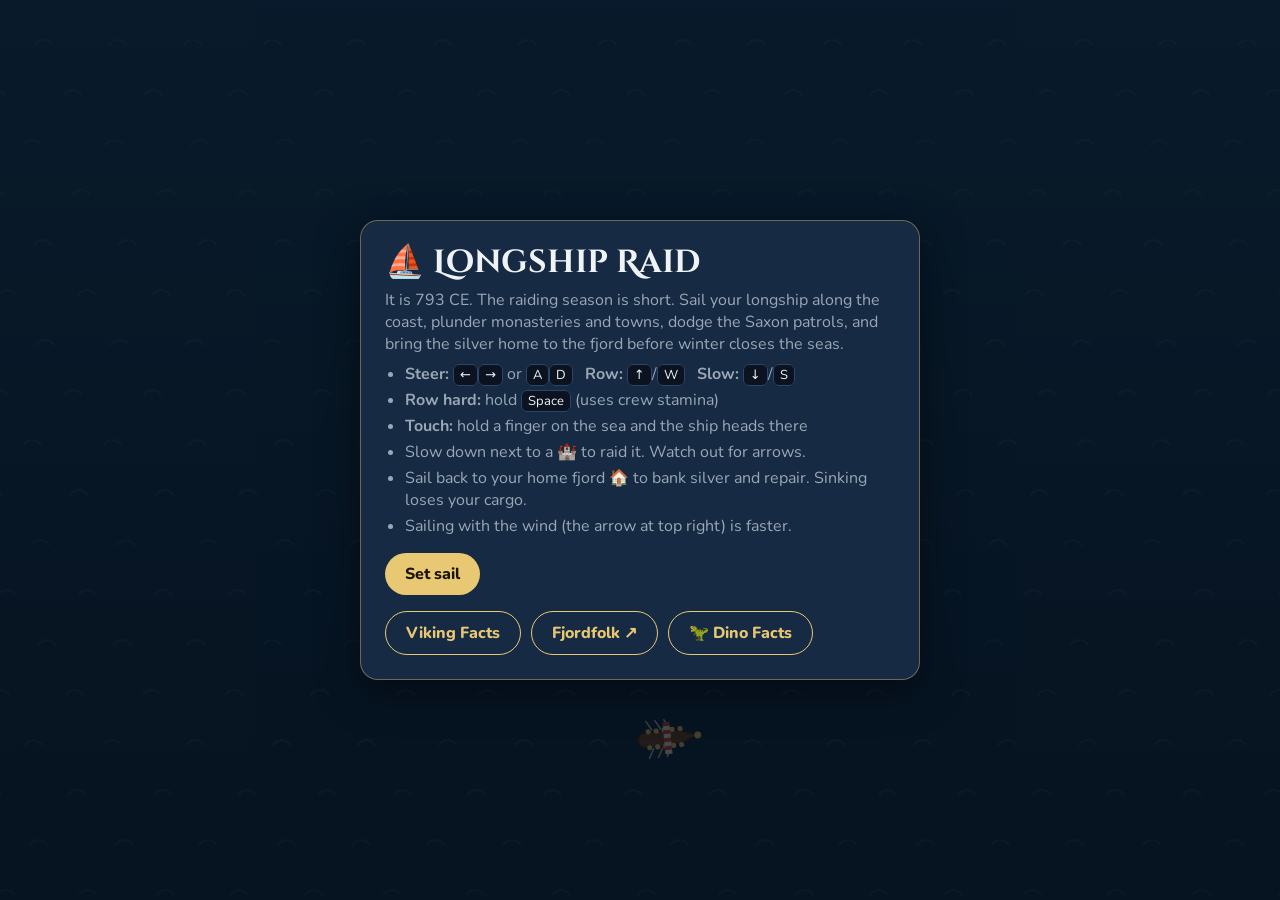
==== raid/index.html @ 05e9454e "Add Longship Raid mini-game Moves the browser Viking raiding game here from dino-facts-site, at raid" ====
<!DOCTYPE html>
<html lang="en">
<head>
  <meta charset="UTF-8" />
  <meta name="viewport" content="width=device-width, initial-scale=1.0, maximum-scale=1.0, user-scalable=no" />
  <title>Longship Raid</title>
  <meta name="description" content="Sail a Viking longship, raid the coast, dodge Saxon patrols and bring the silver home before winter." />
  <link rel="icon" href="data:image/svg+xml,<svg xmlns='http://www.w3.org/2000/svg' viewBox='0 0 100 100'><text y='.9em' font-size='90'>⛵</text></svg>" />
  <link rel="preconnect" href="https://fonts.googleapis.com" />
  <link rel="preconnect" href="https://fonts.gstatic.com" crossorigin />
  <link href="https://fonts.googleapis.com/css2?family=Cinzel+Decorative:wght@700&family=Nunito:wght@400;700;800&display=swap" rel="stylesheet" />
  <style>
    :root {
      --bg: #0b1320;
      --card: #172a44;
      --text: #f0f3f6;
      --muted: #9aa7b4;
      --accent: #5ec8ff;
      --gold: #e8c872;
      --red: #c94b4b;
    }
    * { box-sizing: border-box; }
    html, body { margin: 0; height: 100%; overflow: hidden; background: var(--bg); color: var(--text); font-family: "Nunito", system-ui, sans-serif; }
    canvas { display: block; width: 100vw; height: 100vh; touch-action: none; }
    h1, h2 { font-family: "Cinzel Decorative", serif; margin: 0 0 8px; line-height: 1.15; }
    a { color: var(--gold); }

    .hud { position: fixed; top: 10px; left: 10px; right: 10px; display: flex; flex-wrap: wrap; gap: 8px; pointer-events: none; }
    .hud .pill { background: rgba(11, 19, 32, 0.78); border: 1px solid rgba(232, 200, 114, 0.35); border-radius: 999px; padding: 6px 12px; font-weight: 800; font-size: 14px; }
    .hud .pill.warn { border-color: var(--red); color: #ffb3b3; }
    .hud[hidden] { display: none; }
    .hud .grow { flex: 1; }
    .hud .btn-small { pointer-events: auto; cursor: pointer; }

    .toast { position: fixed; left: 50%; bottom: 24px; transform: translateX(-50%); width: min(560px, calc(100vw - 32px)); background: rgba(23, 42, 68, 0.95); border: 1px solid var(--gold); border-radius: 14px; padding: 12px 16px; font-size: 15px; box-shadow: 0 10px 30px rgba(0,0,0,.4); transition: opacity .3s, transform .3s; pointer-events: none; }
    .toast.hidden { opacity: 0; transform: translate(-50%, 20px); }
    .toast b { color: var(--gold); }

    .overlay { position: fixed; inset: 0; display: grid; place-items: center; background: rgba(5, 10, 18, 0.72); padding: 16px; overflow-y: auto; }
    .overlay.hidden { display: none; }
    .panel { width: min(560px, 100%); background: var(--card); border: 1px solid rgba(232, 200, 114, 0.4); border-radius: 18px; padding: 24px; box-shadow: 0 10px 40px rgba(0,0,0,.5); }
    .panel p { color: var(--muted); margin: 8px 0; }
    .panel ul { color: var(--muted); padding-left: 20px; margin: 8px 0 16px; }
    .panel li { margin: 4px 0; }
    .panel kbd { background: #0b1320; border: 1px solid #2c4568; border-radius: 6px; padding: 1px 6px; font-family: inherit; font-size: 13px; color: var(--text); }
    .score { font-size: 40px; font-weight: 800; color: var(--gold); margin: 4px 0; }
    .row { display: flex; flex-wrap: wrap; gap: 10px; margin-top: 16px; align-items: center; }
    .btn { display: inline-block; border: 0; border-radius: 999px; padding: 10px 20px; font: 800 16px "Nunito", sans-serif; background: var(--gold); color: #1a1405; cursor: pointer; text-decoration: none; }
    .btn.ghost { background: transparent; color: var(--gold); border: 1px solid var(--gold); }
    .fact { background: #0f1d31; border-left: 3px solid var(--accent); border-radius: 8px; padding: 10px 12px; color: var(--text) !important; }
  </style>
</head>
<body>
  <canvas id="game"></canvas>

  <div class="hud" id="hud" hidden>
    <span class="pill" id="hud-time">⏳ 2:30</span>
    <span class="pill" id="hud-hull">🛡️ 100</span>
    <span class="pill" id="hud-cargo">💰 0 / 120</span>
    <span class="pill" id="hud-bank">🏠 0 banked</span>
    <span class="grow"></span>
    <span class="pill btn-small" id="pause-btn" role="button" aria-label="Pause">❚❚</span>
  </div>

  <div class="toast hidden" id="toast"></div>

  <div class="overlay" id="start">
    <div class="panel">
      <h1>⛵ Longship Raid</h1>
      <p>It is 793 CE. The raiding season is short. Sail your longship along the coast, plunder monasteries and towns, dodge the Saxon patrols, and bring the silver home to the fjord before winter closes the seas.</p>
      <ul>
        <li><b>Steer:</b> <kbd>←</kbd><kbd>→</kbd> or <kbd>A</kbd><kbd>D</kbd> &nbsp; <b>Row:</b> <kbd>↑</kbd>/<kbd>W</kbd> &nbsp; <b>Slow:</b> <kbd>↓</kbd>/<kbd>S</kbd></li>
        <li><b>Row hard:</b> hold <kbd>Space</kbd> (uses crew stamina)</li>
        <li><b>Touch:</b> hold a finger on the sea and the ship heads there</li>
        <li>Slow down next to a 🏰 to raid it. Watch out for arrows.</li>
        <li>Sail back to your home fjord 🏠 to bank silver and repair. Sinking loses your cargo.</li>
        <li>Sailing with the wind (the arrow at top right) is faster.</li>
      </ul>
      <div class="row">
        <button class="btn" id="start-btn">Set sail</button>
        <span id="best-start" style="color:var(--muted)"></span>
      </div>
      <div class="row">
        <a class="btn ghost" href="../">Viking Facts</a>
        <a class="btn ghost" href="https://github.com/poptartsmmmgood117-bit/little-chits/blob/feat/norse-theme/docs/norse-theme.md" target="_blank" rel="noopener">Fjordfolk ↗</a>
        <a class="btn ghost" href="https://poptartsmmmgood117-bit.github.io/dino-facts-site/">🦖 Dino Facts</a>
      </div>
    </div>
  </div>

  <div class="overlay hidden" id="paused">
    <div class="panel">
      <h2>Paused</h2>
      <p>The crew rests on their oars.</p>
      <div class="row"><button class="btn" id="resume-btn">Resume</button></div>
    </div>
  </div>

  <div class="overlay hidden" id="end">
    <div class="panel">
      <h2>❄️ Winter has come</h2>
      <p>The seas freeze over and the raiding season ends. Your saga:</p>
      <div class="score" id="end-score">0</div>
      <p id="end-detail"></p>
      <p class="fact" id="end-fact"></p>
      <div class="row">
        <button class="btn" id="again-btn">Raid again</button>
      </div>
      <div class="row">
        <a class="btn ghost" href="../">Learn more at Viking Facts</a>
        <a class="btn ghost" href="https://github.com/poptartsmmmgood117-bit/little-chits/blob/feat/norse-theme/docs/norse-theme.md" target="_blank" rel="noopener">Fjordfolk ↗</a>
      </div>
    </div>
  </div>

<script>
(() => {
  "use strict";

  // ---------- Tuning ----------
  const WORLD_W = 3200, WORLD_H = 2200;
  const SEASON = 150;          // seconds
  const CARGO_CAP = 120;
  const SHIP_R = 18;
  const PORT = { x: 190, y: WORLD_H / 2, r: 130 };

  const FACTS = [
    "The raid on the monastery at Lindisfarne in 793 CE is often used to mark the start of the Viking Age.",
    "Vikings did not wear horned helmets. That look comes from 19th-century art and the costumes for Wagner's operas in 1876.",
    "Longships had a shallow draft, under about a metre, so they could sail up rivers and land right on beaches.",
    "\"Viking\" was something you did, not who you were. To \"go a-viking\" meant to go on a raiding or trading voyage.",
    "Most Norse people were farmers, fishers and traders. Only some of them ever went raiding.",
    "Around 1000 CE, Leif Erikson reached North America. A Norse site has been found at L'Anse aux Meadows in Newfoundland.",
    "Viking fleets attacked Paris in 845 and besieged it again in 885 to 886.",
    "English kings paid huge amounts of silver, called Danegeld, to make Viking armies go away.",
    "Vikings often paid with hacksilver: jewellery and coins chopped into pieces and weighed on small folding scales.",
    "Some Norse warriors served the Byzantine emperor in Constantinople as the Varangian Guard.",
    "Wednesday, Thursday and Friday are named after Odin (Woden), Thor and Frigg.",
    "The Gokstad ship, buried around 900 CE in Norway, had holes for 32 oars.",
    "Norse traders travelled down the rivers of Eastern Europe and reached Baghdad and the Caspian Sea.",
  ];

  const VILLAGES = [
    { name: "Lindisfarne", year: "793", note: "the raid that kicked off the Viking Age" },
    { name: "Jarrow", year: "794", note: "a monastery famous for the scholar Bede" },
    { name: "Iona", year: "795", note: "a monastery raided again and again" },
    { name: "Dorestad", year: "834", note: "one of the busiest trading towns in Europe" },
    { name: "Seville", year: "844", note: "a raid that sailed far up the Guadalquivir river" },
    { name: "Paris", year: "845", note: "paid 7,000 pounds of silver to make the fleet leave" },
    { name: "York", year: "866", note: "captured by the Great Heathen Army and renamed Jórvík" },
  ];

  // ---------- Setup ----------
  const canvas = document.getElementById("game");
  const ctx = canvas.getContext("2d");
  const $ = (id) => document.getElementById(id);
  let vw = 0, vh = 0, dpr = 1, zoom = 1;

  function resize() {
    dpr = Math.min(window.devicePixelRatio || 1, 2);
    vw = window.innerWidth; vh = window.innerHeight;
    canvas.width = Math.round(vw * dpr); canvas.height = Math.round(vh * dpr);
    zoom = Math.max(0.55, Math.min(1, Math.min(vw, vh) / 720));
  }
  window.addEventListener("resize", resize);
  resize();

  const rand = (a, b) => a + Math.random() * (b - a);
  const clamp = (v, a, b) => Math.max(a, Math.min(b, v));
  const dist = (a, b) => Math.hypot(a.x - b.x, a.y - b.y);
  const wrapAngle = (a) => Math.atan2(Math.sin(a), Math.cos(a));

  function loadBest() { try { return Number(localStorage.getItem("longship-raid-best")) || 0; } catch { return 0; } }
  function saveBest(v) { try { localStorage.setItem("longship-raid-best", String(v)); } catch { /* storage unavailable */ } }

  // ---------- World generation ----------
  function makeIsland(x, y, r) {
    const n = 18, radii = [];
    for (let i = 0; i < n; i++) radii.push(r * rand(0.78, 1.12));
    const trees = [];
    for (let i = 0; i < Math.round(r / 25); i++) {
      const a = rand(0, Math.PI * 2), d = rand(0, r * 0.55);
      trees.push({ x: Math.cos(a) * d, y: Math.sin(a) * d, s: rand(8, 14) });
    }
    return { x, y, r, radii, trees };
  }

  function islandRadiusAt(isl, ang) {
    const n = isl.radii.length;
    let t = ((ang % (Math.PI * 2)) + Math.PI * 2) % (Math.PI * 2) / (Math.PI * 2) * n;
    const i = Math.floor(t) % n, j = (i + 1) % n;
    t -= Math.floor(t);
    return isl.radii[i] * (1 - t) + isl.radii[j] * t;
  }

  function generateWorld() {
    const islands = [];
    let tries = 0;
    while (islands.length < 16 && tries++ < 2000) {
      const r = rand(90, 230);
      const x = rand(r + 60, WORLD_W - r - 60), y = rand(r + 60, WORLD_H - r - 60);
      if (Math.hypot(x - PORT.x, y - PORT.y) < r + PORT.r + 220) continue;
      if (islands.some((o) => Math.hypot(o.x - x, o.y - y) < o.r + r + 150)) continue;
      islands.push(makeIsland(x, y, r));
    }
    // Put villages on the islands furthest from home, so raids mean a real voyage.
    const byDistance = islands.slice().sort((a, b) => Math.hypot(a.x - PORT.x, a.y - PORT.y) - Math.hypot(b.x - PORT.x, b.y - PORT.y));
    const hosts = byDistance.slice(-VILLAGES.length - 3).sort(() => Math.random() - 0.5).slice(0, VILLAGES.length);
    // Nearer villages are smaller prizes; the far ones are rich.
    hosts.sort((a, b) => Math.hypot(a.x - PORT.x, a.y - PORT.y) - Math.hypot(b.x - PORT.x, b.y - PORT.y));
    const villages = hosts.map((isl, i) => {
      const ang = Math.atan2(PORT.y - isl.y, PORT.x - isl.x) + rand(-1.2, 1.2);
      const edge = islandRadiusAt(isl, ang);
      const maxLoot = 35 + i * 9;
      return {
        ...VILLAGES[i],
        x: isl.x + Math.cos(ang) * (edge - 22), y: isl.y + Math.sin(ang) * (edge - 22),
        ang, maxLoot, loot: maxLoot, fireCd: rand(0.5, 1.5), lastRaid: -999, announced: false,
      };
    });
    return { islands, villages };
  }

  // ---------- Game state ----------
  let state = "menu";       // menu | play | paused | over
  let world, ship, enemies, arrows, wake, time, banked, raids, sinkings, wind, spawnCd, toastTimer;
  const keys = {};
  let pointer = null;

  function newGame() {
    world = generateWorld();
    ship = { x: PORT.x + 40, y: PORT.y, a: 0, v: 0, hull: 100, cargo: 0, stamina: 1, sunk: 0, hitFlash: 0 };
    enemies = []; arrows = []; wake = [];
    time = SEASON; banked = 0; raids = 0; sinkings = 0;
    wind = { a: rand(-Math.PI, Math.PI), target: rand(-Math.PI, Math.PI), change: 20 };
    spawnCd = 18;
    hideToast();
  }

  // ---------- UI ----------
  function showToast(html, secs = 5) {
    const t = $("toast");
    t.innerHTML = html;
    t.classList.remove("hidden");
    clearTimeout(toastTimer);
    toastTimer = setTimeout(hideToast, secs * 1000);
  }
  function hideToast() { $("toast").classList.add("hidden"); }

  function setState(s) {
    state = s;
    $("start").classList.toggle("hidden", s !== "menu");
    $("paused").classList.toggle("hidden", s !== "paused");
    $("end").classList.toggle("hidden", s !== "over");
    $("hud").hidden = s === "menu";
  }

  function startGame() { newGame(); setState("play"); last = performance.now(); }

  function endGame() {
    const best = loadBest();
    if (banked > best) saveBest(banked);
    $("end-score").textContent = `${banked} silver`;
    $("end-detail").textContent =
      `${raids} raid${raids === 1 ? "" : "s"}, ${sinkings} shipwreck${sinkings === 1 ? "" : "s"}. ` +
      (banked > best ? "A new best saga!" : `Best saga: ${best} silver.`);
    $("end-fact").textContent = "📜 " + FACTS[Math.floor(Math.random() * FACTS.length)];
    hideToast();
    setState("over");
  }

  function togglePause() {
    if (state === "play") setState("paused");
    else if (state === "paused") { setState("play"); last = performance.now(); }
  }

  $("start-btn").onclick = startGame;
  $("again-btn").onclick = startGame;
  $("resume-btn").onclick = togglePause;
  $("pause-btn").onclick = togglePause;
  const best0 = loadBest();
  if (best0) $("best-start").textContent = `Best saga: ${best0} silver`;

  window.addEventListener("keydown", (e) => {
    keys[e.code] = true;
    if (["ArrowUp", "ArrowDown", "ArrowLeft", "ArrowRight", "Space"].includes(e.code)) e.preventDefault();
    if (e.code === "KeyP" || e.code === "Escape") togglePause();
    if (e.code === "Enter" && (state === "menu" || state === "over")) startGame();
  });
  window.addEventListener("keyup", (e) => { keys[e.code] = false; });
  window.addEventListener("blur", () => { for (const k in keys) keys[k] = false; if (state === "play") setState("paused"); });
  document.addEventListener("visibilitychange", () => { if (document.hidden && state === "play") setState("paused"); });

  canvas.addEventListener("pointerdown", (e) => { pointer = { x: e.clientX, y: e.clientY, id: e.pointerId }; canvas.setPointerCapture(e.pointerId); });
  canvas.addEventListener("pointermove", (e) => { if (pointer && pointer.id === e.pointerId) { pointer.x = e.clientX; pointer.y = e.clientY; } });
  const endPointer = (e) => { if (pointer && pointer.id === e.pointerId) pointer = null; };
  canvas.addEventListener("pointerup", endPointer);
  canvas.addEventListener("pointercancel", endPointer);

  // ---------- Camera ----------
  function camera() {
    const w = vw / zoom, h = vh / zoom;
    return {
      x: clamp(ship.x - w / 2, 0, Math.max(0, WORLD_W - w)),
      y: clamp(ship.y - h / 2, 0, Math.max(0, WORLD_H - h)),
      w, h,
    };
  }

  // ---------- Update ----------
  function collideIslands(obj, r, onHit) {
    for (const isl of world.islands) {
      const dx = obj.x - isl.x, dy = obj.y - isl.y, d = Math.hypot(dx, dy);
      if (d > isl.r * 1.2 + r) continue;
      const ang = Math.atan2(dy, dx), edge = islandRadiusAt(isl, ang) + r;
      if (d < edge) {
        obj.x = isl.x + Math.cos(ang) * edge;
        obj.y = isl.y + Math.sin(ang) * edge;
        if (onHit) onHit();
      }
    }
    obj.x = clamp(obj.x, r, WORLD_W - r);
    obj.y = clamp(obj.y, r, WORLD_H - r);
  }

  function damage(n) {
    if (ship.sunk > 0) return;
    ship.hull -= n;
    ship.hitFlash = 0.25;
    if (ship.hull <= 0) {
      ship.hull = 0; ship.sunk = 3; ship.v = 0; sinkings++;
      const lost = Math.round(ship.cargo);
      ship.cargo = 0;
      showToast(`💀 <b>Shipwrecked!</b> ${lost ? `${lost} silver sinks to the bottom.` : ""} The crew limps home to build a new ship.`, 4);
    }
  }

  function update(dt) {
    time -= dt;
    if (time <= 0) { time = 0; endGame(); return; }

    // Wind slowly shifts.
    wind.change -= dt;
    if (wind.change <= 0) { wind.target = rand(-Math.PI, Math.PI); wind.change = rand(15, 25); }
    wind.a += clamp(wrapAngle(wind.target - wind.a), -0.15 * dt, 0.15 * dt);

    // Sinking: wait, then respawn at port.
    if (ship.sunk > 0) {
      ship.sunk -= dt;
      if (ship.sunk <= 0) { ship.x = PORT.x + 40; ship.y = PORT.y; ship.a = 0; ship.v = 0; ship.hull = 100; }
    } else {
      updateShip(dt);
    }

    updateVillages(dt);
    updateEnemies(dt);
    updateArrows(dt);

    for (const p of wake) p.life -= dt;
    wake = wake.filter((p) => p.life > 0);
    ship.hitFlash = Math.max(0, ship.hitFlash - dt);
  }

  function updateShip(dt) {
    let turn = 0, row = 0;
    if (keys.ArrowLeft || keys.KeyA) turn -= 1;
    if (keys.ArrowRight || keys.KeyD) turn += 1;
    if (keys.ArrowUp || keys.KeyW) row = 1;
    if (keys.ArrowDown || keys.KeyS) row = -1;

    if (pointer) {
      const cam = camera();
      const tx = cam.x + pointer.x / zoom, ty = cam.y + pointer.y / zoom;
      const want = Math.atan2(ty - ship.y, tx - ship.x);
      const diff = wrapAngle(want - ship.a);
      turn = clamp(diff * 3, -1, 1);
      row = Math.hypot(tx - ship.x, ty - ship.y) > 50 ? 1 : -1;
    }

    const hard = keys.Space && ship.stamina > 0.05 && row > 0;
    ship.stamina = clamp(ship.stamina + (hard ? -0.35 : 0.15) * dt, 0, 1);

    const sail = 1 + 0.35 * Math.cos(ship.a - wind.a);
    const maxV = 175 * sail * (hard ? 1.45 : 1) * (1 - 0.25 * (ship.cargo / CARGO_CAP));
    ship.a += turn * 2.4 * dt * (0.45 + 0.55 * Math.min(1, ship.v / 80));
    if (row > 0) ship.v += 160 * dt;
    else if (row < 0) ship.v -= 220 * dt;
    else ship.v -= 40 * dt;
    ship.v = clamp(ship.v, 0, maxV);

    ship.x += Math.cos(ship.a) * ship.v * dt;
    ship.y += Math.sin(ship.a) * ship.v * dt;
    collideIslands(ship, SHIP_R, () => { if (ship.v > 90) damage(8); ship.v *= 0.3; });

    if (ship.v > 30 && Math.random() < dt * 30) {
      wake.push({ x: ship.x - Math.cos(ship.a) * 26 + rand(-4, 4), y: ship.y - Math.sin(ship.a) * 26 + rand(-4, 4), life: 1.4 });
    }

    // Home port: bank cargo and repair.
    if (dist(ship, PORT) < PORT.r) {
      if (ship.cargo >= 1) {
        const n = Math.round(ship.cargo);
        banked += n; ship.cargo = 0;
        showToast(`🏠 <b>+${n} silver banked!</b> 📜 ${FACTS[Math.floor(Math.random() * FACTS.length)]}`, 7);
      }
      ship.hull = Math.min(100, ship.hull + 25 * dt);
    }
  }

  function updateVillages(dt) {
    for (const v of world.villages) {
      // Villages slowly rebuild their stores between raids.
      if (time < SEASON - 1 && SEASON - time - v.lastRaid > 20) v.loot = Math.min(v.maxLoot, v.loot + 0.6 * dt);

      const d = dist(ship, v);
      const raiding = ship.sunk <= 0 && d < 95 && ship.v < 70 && v.loot > 0.5 && ship.cargo < CARGO_CAP;
      v.raiding = raiding;
      if (raiding) {
        const take = Math.min(18 * dt, v.loot, CARGO_CAP - ship.cargo);
        v.loot -= take; ship.cargo += take;
        if (SEASON - time - v.lastRaid > 20) {
          raids++;
          if (!v.announced) {
            showToast(`⚔️ <b>${v.name}, ${v.year} CE</b>: ${v.note}.`, 5);
            v.announced = true;
          }
          if (enemies.length < 6) spawnEnemy();
        }
        v.lastRaid = SEASON - time;
      }

      // Defenders shoot arrows at a nearby ship.
      v.fireCd -= dt;
      if (ship.sunk <= 0 && d < 300 && v.fireCd <= 0) {
        v.fireCd = rand(0.9, 1.6);
        const lead = d / 320;
        const tx = ship.x + Math.cos(ship.a) * ship.v * lead, ty = ship.y + Math.sin(ship.a) * ship.v * lead;
        const a = Math.atan2(ty - v.y, tx - v.x) + rand(-0.12, 0.12);
        arrows.push({ x: v.x, y: v.y, vx: Math.cos(a) * 320, vy: Math.sin(a) * 320, life: 1.3 });
      }
    }
  }

  function spawnEnemy() {
    const cam = camera();
    let x, y, tries = 0;
    do {
      const side = Math.floor(Math.random() * 4);
      x = side === 0 ? 30 : side === 1 ? WORLD_W - 30 : rand(30, WORLD_W - 30);
      y = side === 2 ? 30 : side === 3 ? WORLD_H - 30 : rand(30, WORLD_H - 30);
    } while (tries++ < 20 && x > cam.x - 100 && x < cam.x + cam.w + 100 && y > cam.y - 100 && y < cam.y + cam.h + 100);
    enemies.push({ x, y, a: Math.atan2(ship.y - y, ship.x - x), v: 0, life: 45, bump: 0 });
  }

  function updateEnemies(dt) {
    spawnCd -= dt;
    if (spawnCd <= 0) { spawnCd = Math.max(8, 18 - (SEASON - time) / 15); if (enemies.length < 6) spawnEnemy(); }

    const speed = 120 + (SEASON - time) * 0.25;
    for (const e of enemies) {
      e.life -= dt; e.bump = Math.max(0, e.bump - dt);
      let gx = ship.x - e.x, gy = ship.y - e.y;
      const gl = Math.hypot(gx, gy) || 1;
      gx /= gl; gy /= gl;
      // Patrols will not chase into the home fjord.
      if (dist(e, PORT) < PORT.r + 160 || ship.sunk > 0) { gx = e.x - PORT.x; gy = e.y - PORT.y; const l = Math.hypot(gx, gy) || 1; gx /= l; gy /= l; }
      for (const isl of world.islands) {
        const dx = e.x - isl.x, dy = e.y - isl.y, d = Math.hypot(dx, dy);
        const reach = isl.r + 110;
        if (d < reach) { const w = (reach - d) / reach * 2.2; gx += dx / d * w; gy += dy / d * w; }
      }
      const want = Math.atan2(gy, gx);
      e.a += clamp(wrapAngle(want - e.a), -1.9 * dt, 1.9 * dt);
      e.v = Math.min(speed, e.v + 90 * dt);
      e.x += Math.cos(e.a) * e.v * dt;
      e.y += Math.sin(e.a) * e.v * dt;
      collideIslands(e, SHIP_R, () => { e.v *= 0.5; });

      if (ship.sunk <= 0 && e.bump <= 0 && dist(e, ship) < SHIP_R * 2) {
        damage(18); e.bump = 1.2;
        const a = Math.atan2(ship.y - e.y, ship.x - e.x);
        ship.x += Math.cos(a) * 20; ship.y += Math.sin(a) * 20;
        e.x -= Math.cos(a) * 20; e.y -= Math.sin(a) * 20; e.v = 0;
      }
    }
    enemies = enemies.filter((e) => e.life > 0);
  }

  function updateArrows(dt) {
    for (const ar of arrows) {
      ar.x += ar.vx * dt; ar.y += ar.vy * dt; ar.life -= dt;
      if (ship.sunk <= 0 && Math.hypot(ar.x - ship.x, ar.y - ship.y) < SHIP_R + 4) { damage(6); ar.life = 0; }
    }
    arrows = arrows.filter((a) => a.life > 0);
  }

  // ---------- Drawing ----------
  function draw(t) {
    ctx.setTransform(dpr, 0, 0, dpr, 0, 0);
    if (!world) { drawMenuBackground(t); return; }
    const cam = camera();

    const g = ctx.createLinearGradient(0, 0, 0, vh);
    const winter = clamp(1 - time / 30, 0, 1);
    g.addColorStop(0, mix("#14466b", "#4a6478", winter));
    g.addColorStop(1, mix("#0b2a45", "#2b3e50", winter));
    ctx.fillStyle = g;
    ctx.fillRect(0, 0, vw, vh);

    ctx.save();
    ctx.scale(zoom, zoom);
    ctx.translate(-cam.x, -cam.y);

    drawWaves(cam, t);
    drawPort();
    for (const p of wake) {
      ctx.fillStyle = `rgba(220, 240, 255, ${p.life * 0.35})`;
      ctx.beginPath(); ctx.arc(p.x, p.y, 3 + (1.4 - p.life) * 6, 0, Math.PI * 2); ctx.fill();
    }
    for (const isl of world.islands) drawIsland(isl);
    for (const v of world.villages) drawVillage(v, t);
    ctx.strokeStyle = "#e8d6a8"; ctx.lineWidth = 2;
    for (const ar of arrows) {
      const l = Math.hypot(ar.vx, ar.vy);
      ctx.beginPath(); ctx.moveTo(ar.x, ar.y); ctx.lineTo(ar.x - ar.vx / l * 14, ar.y - ar.vy / l * 14); ctx.stroke();
    }
    for (const e of enemies) drawShip(e.x, e.y, e.a, "#556a85", "#d9dde3", false, t);
    if (ship.sunk <= 0) drawShip(ship.x, ship.y, ship.a, ship.hitFlash > 0 ? "#ff6b6b" : "#c94b4b", "#f3ead2", true, t);
    else {
      ctx.fillStyle = "rgba(255,255,255,0.5)";
      ctx.beginPath(); ctx.arc(ship.x, ship.y, 30 * (3 - ship.sunk) / 3, 0, Math.PI * 2); ctx.fill();
    }

    // Snow as winter approaches.
    if (winter > 0) {
      ctx.fillStyle = `rgba(255,255,255,${0.7 * winter})`;
      for (let i = 0; i < 120; i++) {
        const sx = cam.x + ((i * 97.3 + t * 0.02 * (1 + i % 3)) % cam.w);
        const sy = cam.y + ((i * 53.7 + t * 0.05) % cam.h);
        ctx.fillRect(sx, sy, 2, 2);
      }
    }
    ctx.restore();

    drawWindAndMinimap(cam);
    drawStamina();
    updateHud();
  }

  function mix(a, b, k) {
    const pa = parseInt(a.slice(1), 16), pb = parseInt(b.slice(1), 16);
    const ch = (s) => Math.round(((pa >> s) & 255) * (1 - k) + ((pb >> s) & 255) * k);
    return `rgb(${ch(16)},${ch(8)},${ch(0)})`;
  }

  function drawWaves(cam, t) {
    ctx.strokeStyle = "rgba(160, 210, 255, 0.12)";
    ctx.lineWidth = 2;
    const sx = Math.floor(cam.x / 80) * 80, sy = Math.floor(cam.y / 50) * 50;
    for (let y = sy; y < cam.y + cam.h + 50; y += 50) {
      for (let x = sx; x < cam.x + cam.w + 80; x += 80) {
        const off = ((y / 50) % 2) * 40 + Math.sin(t / 900 + x * 0.01 + y * 0.02) * 8;
        ctx.beginPath(); ctx.arc(x + off, y, 10, Math.PI * 1.15, Math.PI * 1.85); ctx.stroke();
      }
    }
  }

  function islandPath(isl, scale) {
    const n = isl.radii.length;
    ctx.beginPath();
    for (let i = 0; i <= n; i++) {
      const a = (i / n) * Math.PI * 2, r = isl.radii[i % n] * scale;
      const x = isl.x + Math.cos(a) * r, y = isl.y + Math.sin(a) * r;
      i === 0 ? ctx.moveTo(x, y) : ctx.lineTo(x, y);
    }
    ctx.closePath();
  }

  function drawIsland(isl) {
    islandPath(isl, 1.08); ctx.fillStyle = "rgba(120, 200, 230, 0.25)"; ctx.fill();
    islandPath(isl, 1); ctx.fillStyle = "#c9b98a"; ctx.fill();
    islandPath(isl, 0.86); ctx.fillStyle = "#4f7a45"; ctx.fill();
    islandPath(isl, 0.5); ctx.fillStyle = "#5d8a52"; ctx.fill();
    for (const tr of isl.trees) {
      ctx.fillStyle = "#2f5732";
      ctx.beginPath();
      ctx.moveTo(isl.x + tr.x, isl.y + tr.y - tr.s);
      ctx.lineTo(isl.x + tr.x - tr.s * 0.6, isl.y + tr.y + tr.s * 0.5);
      ctx.lineTo(isl.x + tr.x + tr.s * 0.6, isl.y + tr.y + tr.s * 0.5);
      ctx.fill();
    }
  }

  function drawPort() {
    ctx.fillStyle = "rgba(232, 200, 114, 0.12)";
    ctx.beginPath(); ctx.arc(PORT.x, PORT.y, PORT.r, 0, Math.PI * 2); ctx.fill();
    ctx.strokeStyle = "rgba(232, 200, 114, 0.6)"; ctx.setLineDash([10, 8]); ctx.lineWidth = 2;
    ctx.stroke(); ctx.setLineDash([]);
    // Fjord shore and longhouse.
    ctx.fillStyle = "#3e5f3a";
    ctx.fillRect(0, PORT.y - 220, 60, 440);
    ctx.fillStyle = "#6b4a2b"; ctx.fillRect(20, PORT.y - 70, 26, 40);
    ctx.fillStyle = "#4f7a45"; ctx.beginPath(); ctx.moveTo(14, PORT.y - 70); ctx.lineTo(33, PORT.y - 92); ctx.lineTo(52, PORT.y - 70); ctx.fill();
    ctx.fillStyle = "#8a6a45"; ctx.fillRect(60, PORT.y - 6, 70, 12);
    label("🏠 Home fjord", PORT.x, PORT.y - PORT.r - 10);
  }

  function drawVillage(v, t) {
    const pulse = v.raiding ? 1 + Math.sin(t / 80) * 0.08 : 1;
    ctx.save();
    ctx.translate(v.x, v.y);
    ctx.scale(pulse, pulse);
    ctx.fillStyle = "#d8cfc0"; ctx.fillRect(-14, -10, 28, 20);
    ctx.fillStyle = "#8b3a2f"; ctx.beginPath(); ctx.moveTo(-17, -10); ctx.lineTo(0, -24); ctx.lineTo(17, -10); ctx.fill();
    ctx.fillStyle = "#d8cfc0"; ctx.fillRect(18, -18, 8, 28);
    ctx.fillStyle = "#3b2c20"; ctx.fillRect(-3, 0, 6, 10);
    ctx.restore();

    const frac = v.loot / v.maxLoot;
    ctx.fillStyle = "rgba(0,0,0,0.5)"; ctx.fillRect(v.x - 24, v.y + 16, 48, 6);
    ctx.fillStyle = "#e8c872"; ctx.fillRect(v.x - 24, v.y + 16, 48 * frac, 6);
    label(`${v.name} ${v.year}`, v.x, v.y - 32);
    if (v.raiding) {
      ctx.strokeStyle = "rgba(255, 120, 80, 0.7)"; ctx.lineWidth = 3;
      ctx.beginPath(); ctx.arc(v.x, v.y, 95, 0, Math.PI * 2); ctx.stroke();
    }
  }

  function label(text, x, y) {
    ctx.font = "800 14px Nunito, sans-serif";
    ctx.textAlign = "center";
    ctx.lineWidth = 4; ctx.strokeStyle = "rgba(5,10,18,0.8)";
    ctx.strokeText(text, x, y);
    ctx.fillStyle = "#f3ead2"; ctx.fillText(text, x, y);
  }

  function drawShip(x, y, a, sailColor, stripe, dragon, t) {
    ctx.save();
    ctx.translate(x, y);
    ctx.rotate(a);
    // Hull
    ctx.fillStyle = "#6b4a2b";
    ctx.beginPath();
    ctx.moveTo(30, 0);
    ctx.quadraticCurveTo(10, -11, -26, -7);
    ctx.quadraticCurveTo(-32, 0, -26, 7);
    ctx.quadraticCurveTo(10, 11, 30, 0);
    ctx.fill();
    ctx.strokeStyle = "#3f2a17"; ctx.lineWidth = 1.5; ctx.stroke();
    // Shields along the rail
    for (let i = -18; i <= 14; i += 8) {
      ctx.fillStyle = (i / 8) % 2 ? "#e8c872" : "#c94b4b";
      ctx.beginPath(); ctx.arc(i, -8, 2.6, 0, Math.PI * 2); ctx.arc(i, 8, 2.6, 0, Math.PI * 2); ctx.fill();
    }
    // Oars
    ctx.strokeStyle = "rgba(240, 225, 190, 0.8)"; ctx.lineWidth = 1.5;
    const sweep = Math.sin(t / 150) * 4;
    for (let i = -14; i <= 12; i += 9) {
      ctx.beginPath(); ctx.moveTo(i, -9); ctx.lineTo(i - 4 + sweep, -19); ctx.stroke();
      ctx.beginPath(); ctx.moveTo(i, 9); ctx.lineTo(i - 4 + sweep, 19); ctx.stroke();
    }
    // Dragon prow
    if (dragon) {
      ctx.fillStyle = "#e8c872";
      ctx.beginPath(); ctx.arc(31, 0, 3.5, 0, Math.PI * 2); ctx.fill();
    }
    // Square sail seen from above
    ctx.fillStyle = sailColor;
    ctx.fillRect(-3, -16, 7, 32);
    ctx.fillStyle = stripe;
    for (let s = -12; s < 16; s += 8) ctx.fillRect(-3, s, 7, 4);
    ctx.restore();
  }

  function drawWindAndMinimap(cam) {
    // Minimap
    const mw = Math.min(180, vw * 0.32), mh = mw * WORLD_H / WORLD_W;
    const mx = vw - mw - 12, my = vh - mh - 12, s = mw / WORLD_W;
    ctx.fillStyle = "rgba(5, 15, 28, 0.75)"; ctx.fillRect(mx, my, mw, mh);
    ctx.strokeStyle = "rgba(232,200,114,0.5)"; ctx.lineWidth = 1; ctx.strokeRect(mx, my, mw, mh);
    ctx.fillStyle = "#5d8a52";
    for (const isl of world.islands) { ctx.beginPath(); ctx.arc(mx + isl.x * s, my + isl.y * s, Math.max(2, isl.r * s), 0, Math.PI * 2); ctx.fill(); }
    for (const v of world.villages) { ctx.fillStyle = v.loot > 5 ? "#e8c872" : "#7a6f58"; ctx.fillRect(mx + v.x * s - 2.5, my + v.y * s - 2.5, 5, 5); }
    ctx.fillStyle = "#e8c872"; ctx.beginPath(); ctx.arc(mx + PORT.x * s, my + PORT.y * s, 4, 0, Math.PI * 2); ctx.fill();
    ctx.fillStyle = "#9fb3c8"; for (const e of enemies) ctx.fillRect(mx + e.x * s - 2, my + e.y * s - 2, 4, 4);
    ctx.fillStyle = "#ff6b6b"; ctx.beginPath(); ctx.arc(mx + ship.x * s, my + ship.y * s, 3.5, 0, Math.PI * 2); ctx.fill();
    ctx.strokeStyle = "rgba(255,255,255,0.35)"; ctx.strokeRect(mx + cam.x * s, my + cam.y * s, cam.w * s, cam.h * s);

    // Wind arrow
    const wx = vw - 40, wy = 80;
    ctx.fillStyle = "rgba(5, 15, 28, 0.75)"; ctx.beginPath(); ctx.arc(wx, wy, 26, 0, Math.PI * 2); ctx.fill();
    ctx.save(); ctx.translate(wx, wy); ctx.rotate(wind.a);
    ctx.strokeStyle = "#cfe9ff"; ctx.fillStyle = "#cfe9ff"; ctx.lineWidth = 3;
    ctx.beginPath(); ctx.moveTo(-14, 0); ctx.lineTo(10, 0); ctx.stroke();
    ctx.beginPath(); ctx.moveTo(16, 0); ctx.lineTo(6, -6); ctx.lineTo(6, 6); ctx.fill();
    ctx.restore();
    ctx.font = "700 11px Nunito, sans-serif"; ctx.textAlign = "center"; ctx.fillStyle = "#cfe9ff";
    ctx.fillText("WIND", wx, wy + 40);
  }

  function drawStamina() {
    const w = 110, x = 12, y = vh - 24;
    ctx.fillStyle = "rgba(5,15,28,0.75)"; ctx.fillRect(x, y, w, 10);
    ctx.fillStyle = "#5ec8ff"; ctx.fillRect(x, y, w * ship.stamina, 10);
    ctx.font = "700 11px Nunito, sans-serif"; ctx.textAlign = "left"; ctx.fillStyle = "#cfe9ff";
    ctx.fillText("CREW STAMINA", x, y - 4);
  }

  let lastHud = "";
  function updateHud() {
    const m = Math.floor(time / 60), s = Math.floor(time % 60);
    const hud = [m, s, Math.ceil(ship.hull), Math.floor(ship.cargo), banked].join("|");
    if (hud === lastHud) return;
    lastHud = hud;
    $("hud-time").textContent = `${time < 30 ? "❄️" : "⏳"} ${m}:${String(s).padStart(2, "0")}`;
    $("hud-time").classList.toggle("warn", time < 30);
    $("hud-hull").textContent = `🛡️ ${Math.ceil(ship.hull)}`;
    $("hud-hull").classList.toggle("warn", ship.hull < 35);
    $("hud-cargo").textContent = `💰 ${Math.floor(ship.cargo)} / ${CARGO_CAP}`;
    $("hud-bank").textContent = `🏠 ${banked} banked`;
  }

  function drawMenuBackground(t) {
    const g = ctx.createLinearGradient(0, 0, 0, vh);
    g.addColorStop(0, "#14466b"); g.addColorStop(1, "#0b2a45");
    ctx.fillStyle = g; ctx.fillRect(0, 0, vw, vh);
    drawWaves({ x: 0, y: 0, w: vw, h: vh }, t);
    drawShip(vw / 2 + Math.sin(t / 2000) * 40, vh * 0.82, -0.1, "#c94b4b", "#f3ead2", true, t);
  }

  // ---------- Loop ----------
  let last = performance.now();
  function frame(now) {
    const dt = Math.min(0.05, (now - last) / 1000);
    last = now;
    if (state === "play") update(dt);
    draw(now);
    requestAnimationFrame(frame);
  }
  requestAnimationFrame(frame);
})();
</script>
</body>
</html>
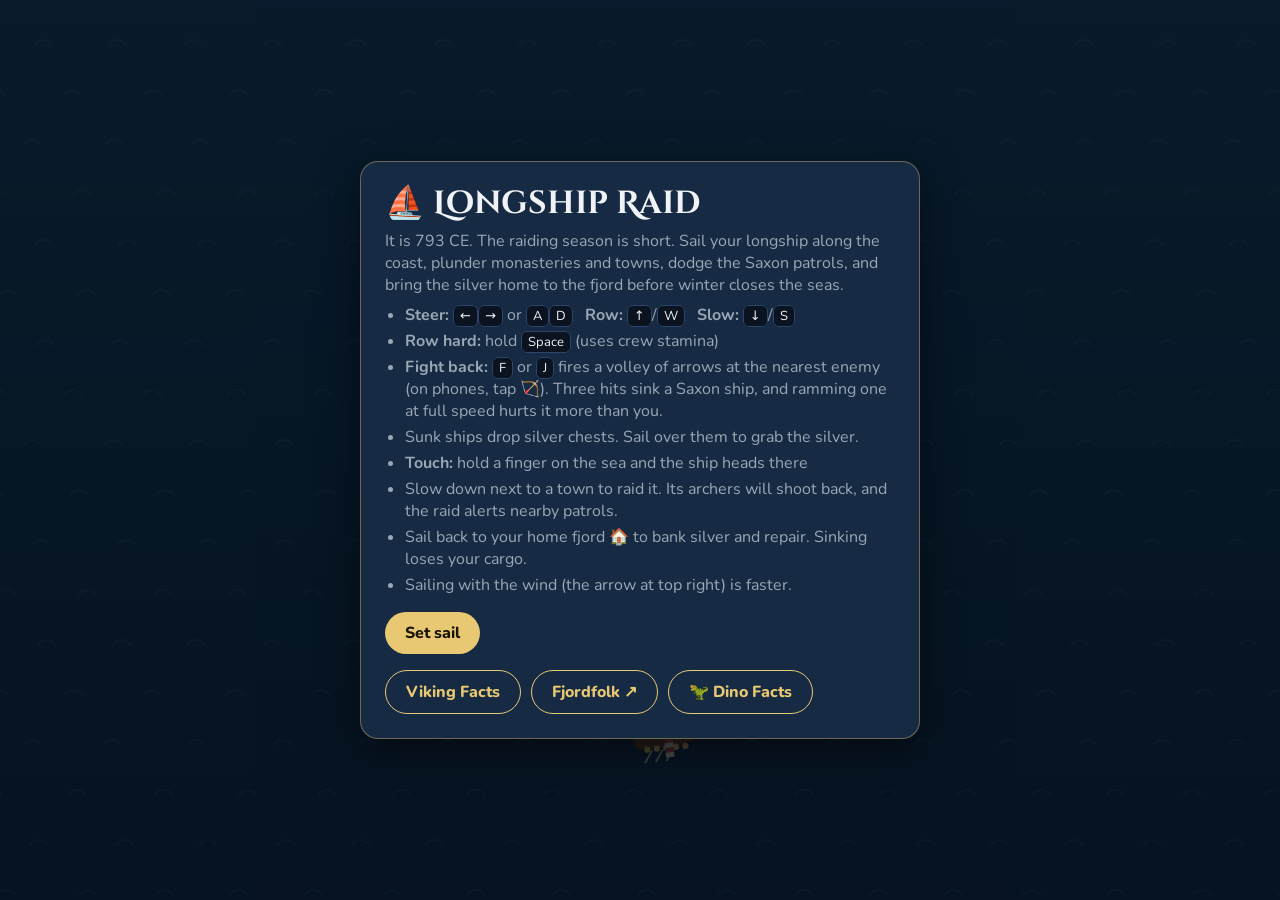
==== commit c6e52cca: "Longship Raid: fight back, calmer patrols, loot and juice - Volley (F/J, or the bow button on phones" ====
--- a/raid/index.html
+++ b/raid/index.html
@@ -47,6 +47,9 @@
     .row { display: flex; flex-wrap: wrap; gap: 10px; margin-top: 16px; align-items: center; }
     .btn { display: inline-block; border: 0; border-radius: 999px; padding: 10px 20px; font: 800 16px "Nunito", sans-serif; background: var(--gold); color: #1a1405; cursor: pointer; text-decoration: none; }
     .btn.ghost { background: transparent; color: var(--gold); border: 1px solid var(--gold); }
+    .volley { position: fixed; left: 16px; bottom: calc(44px + env(safe-area-inset-bottom, 0px)); width: 76px; height: 76px; border-radius: 50%; border: 2px solid var(--gold); background: rgba(11, 19, 32, 0.8); color: var(--gold); font: 800 13px "Nunito", sans-serif; display: none; place-items: center; touch-action: none; user-select: none; -webkit-user-select: none; }
+    .volley.cooling { opacity: .45; }
+    @media (pointer: coarse) { .volley:not([hidden]) { display: grid; } }
     .fact { background: #0f1d31; border-left: 3px solid var(--accent); border-radius: 8px; padding: 10px 12px; color: var(--text) !important; }
   </style>
 </head>
@@ -58,11 +61,14 @@
     <span class="pill" id="hud-hull">🛡️ 100</span>
     <span class="pill" id="hud-cargo">💰 0 / 120</span>
     <span class="pill" id="hud-bank">🏠 0 banked</span>
+    <span class="pill" id="hud-sunk">⚔️ 0 sunk</span>
     <span class="grow"></span>
+    <span class="pill btn-small" id="mute-btn" role="button" aria-label="Sound on or off">🔊</span>
     <span class="pill btn-small" id="pause-btn" role="button" aria-label="Pause">❚❚</span>
   </div>
 
   <div class="toast hidden" id="toast"></div>
+  <button class="volley" id="volley-btn" hidden aria-label="Fire a volley of arrows">🏹<br>VOLLEY</button>
 
   <div class="overlay" id="start">
     <div class="panel">
@@ -71,8 +77,10 @@
       <ul>
         <li><b>Steer:</b> <kbd>←</kbd><kbd>→</kbd> or <kbd>A</kbd><kbd>D</kbd> &nbsp; <b>Row:</b> <kbd>↑</kbd>/<kbd>W</kbd> &nbsp; <b>Slow:</b> <kbd>↓</kbd>/<kbd>S</kbd></li>
         <li><b>Row hard:</b> hold <kbd>Space</kbd> (uses crew stamina)</li>
+        <li><b>Fight back:</b> <kbd>F</kbd> or <kbd>J</kbd> fires a volley of arrows at the nearest enemy (on phones, tap 🏹). Three hits sink a Saxon ship, and ramming one at full speed hurts it more than you.</li>
+        <li>Sunk ships drop silver chests. Sail over them to grab the silver.</li>
         <li><b>Touch:</b> hold a finger on the sea and the ship heads there</li>
-        <li>Slow down next to a 🏰 to raid it. Watch out for arrows.</li>
+        <li>Slow down next to a town to raid it. Its archers will shoot back, and the raid alerts nearby patrols.</li>
         <li>Sail back to your home fjord 🏠 to bank silver and repair. Sinking loses your cargo.</li>
         <li>Sailing with the wind (the arrow at top right) is faster.</li>
       </ul>
@@ -173,6 +181,44 @@
   function loadBest() { try { return Number(localStorage.getItem("longship-raid-best")) || 0; } catch { return 0; } }
   function saveBest(v) { try { localStorage.setItem("longship-raid-best", String(v)); } catch { /* storage unavailable */ } }
 
+  // ---------- Sound ----------
+  let audio = null, muted = false;
+  try { muted = localStorage.getItem("longship-raid-muted") === "1"; } catch { /* storage unavailable */ }
+  function initAudio() {
+    if (audio) return;
+    try { audio = new (window.AudioContext || window.webkitAudioContext)(); } catch { audio = null; }
+  }
+  function toggleMute() {
+    muted = !muted;
+    $("mute-btn").textContent = muted ? "🔇" : "🔊";
+    try { localStorage.setItem("longship-raid-muted", muted ? "1" : "0"); } catch { /* storage unavailable */ }
+  }
+  function sfx(kind) {
+    if (!audio || muted) return;
+    const t = audio.currentTime;
+    const g = audio.createGain(); g.connect(audio.destination);
+    const tone = (type, f1, f2, dur, vol) => {
+      const o = audio.createOscillator(); o.type = type;
+      o.frequency.setValueAtTime(f1, t); o.frequency.exponentialRampToValueAtTime(f2, t + dur);
+      g.gain.setValueAtTime(vol, t); g.gain.exponentialRampToValueAtTime(0.001, t + dur);
+      o.connect(g); o.start(t); o.stop(t + dur);
+    };
+    const noise = (dur, vol, freq) => {
+      const b = audio.createBuffer(1, audio.sampleRate * dur, audio.sampleRate), d = b.getChannelData(0);
+      for (let i = 0; i < d.length; i++) d[i] = (Math.random() * 2 - 1) * (1 - i / d.length);
+      const src = audio.createBufferSource(); src.buffer = b;
+      const f = audio.createBiquadFilter(); f.type = "lowpass"; f.frequency.value = freq;
+      g.gain.setValueAtTime(vol, t); src.connect(f); f.connect(g); src.start(t);
+    };
+    if (kind === "volley") noise(0.18, 0.25, 2500);
+    else if (kind === "hit") tone("square", 220, 90, 0.12, 0.12);
+    else if (kind === "hurt") { noise(0.25, 0.4, 600); }
+    else if (kind === "sink") { noise(0.7, 0.35, 400); }
+    else if (kind === "coin") tone("triangle", 880, 1760, 0.15, 0.15);
+    else if (kind === "bank") tone("triangle", 523, 1046, 0.35, 0.2);
+  }
+  $("mute-btn") && ($("mute-btn").textContent = muted ? "🔇" : "🔊");
+
   // ---------- World generation ----------
   function makeIsland(x, y, r) {
     const n = 18, radii = [];
@@ -224,6 +270,7 @@
   // ---------- Game state ----------
   let state = "menu";       // menu | play | paused | over
   let world, ship, enemies, arrows, wake, time, banked, raids, sinkings, wind, spawnCd, toastTimer;
+  let shots, chests, fx, shake, volleyCd, sunkShips, firstKill;
   const keys = {};
   let pointer = null;
 
@@ -231,9 +278,10 @@
     world = generateWorld();
     ship = { x: PORT.x + 40, y: PORT.y, a: 0, v: 0, hull: 100, cargo: 0, stamina: 1, sunk: 0, hitFlash: 0 };
     enemies = []; arrows = []; wake = [];
+    shots = []; chests = []; fx = []; shake = 0; volleyCd = 0; sunkShips = 0; firstKill = true;
     time = SEASON; banked = 0; raids = 0; sinkings = 0;
     wind = { a: rand(-Math.PI, Math.PI), target: rand(-Math.PI, Math.PI), change: 20 };
-    spawnCd = 18;
+    spawnCd = 20;
     hideToast();
   }
 
@@ -253,16 +301,17 @@
     $("paused").classList.toggle("hidden", s !== "paused");
     $("end").classList.toggle("hidden", s !== "over");
     $("hud").hidden = s === "menu";
-  }
-
-  function startGame() { newGame(); setState("play"); last = performance.now(); }
+    $("volley-btn").hidden = s !== "play";
+  }
+
+  function startGame() { initAudio(); newGame(); setState("play"); last = performance.now(); }
 
   function endGame() {
     const best = loadBest();
     if (banked > best) saveBest(banked);
     $("end-score").textContent = `${banked} silver`;
     $("end-detail").textContent =
-      `${raids} raid${raids === 1 ? "" : "s"}, ${sinkings} shipwreck${sinkings === 1 ? "" : "s"}. ` +
+      `${raids} raid${raids === 1 ? "" : "s"}, ${sunkShips} Saxon ship${sunkShips === 1 ? "" : "s"} sunk, ${sinkings} shipwreck${sinkings === 1 ? "" : "s"}. ` +
       (banked > best ? "A new best saga!" : `Best saga: ${best} silver.`);
     $("end-fact").textContent = "📜 " + FACTS[Math.floor(Math.random() * FACTS.length)];
     hideToast();
@@ -275,6 +324,8 @@
   }
 
   $("start-btn").onclick = startGame;
+  $("mute-btn").onclick = toggleMute;
+  $("volley-btn").addEventListener("pointerdown", (e) => { e.preventDefault(); if (state === "play") fireVolley(); });
   $("again-btn").onclick = startGame;
   $("resume-btn").onclick = togglePause;
   $("pause-btn").onclick = togglePause;
@@ -285,6 +336,8 @@
     keys[e.code] = true;
     if (["ArrowUp", "ArrowDown", "ArrowLeft", "ArrowRight", "Space"].includes(e.code)) e.preventDefault();
     if (e.code === "KeyP" || e.code === "Escape") togglePause();
+    if ((e.code === "KeyF" || e.code === "KeyJ") && state === "play" && !e.repeat) fireVolley();
+    if (e.code === "KeyM") toggleMute();
     if (e.code === "Enter" && (state === "menu" || state === "over")) startGame();
   });
   window.addEventListener("keyup", (e) => { keys[e.code] = false; });
@@ -327,6 +380,9 @@
     if (ship.sunk > 0) return;
     ship.hull -= n;
     ship.hitFlash = 0.25;
+    shake = Math.max(shake, 6 + n * 0.4);
+    sfx("hurt");
+    addText(`-${n}`, ship.x, ship.y - 30, "#ff8a8a");
     if (ship.hull <= 0) {
       ship.hull = 0; ship.sunk = 3; ship.v = 0; sinkings++;
       const lost = Math.round(ship.cargo);
@@ -355,6 +411,13 @@
     updateVillages(dt);
     updateEnemies(dt);
     updateArrows(dt);
+    updateShots(dt);
+    updateChests(dt);
+    volleyCd = Math.max(0, volleyCd - dt);
+    $("volley-btn").classList.toggle("cooling", volleyCd > 0);
+    shake = Math.max(0, shake - 30 * dt);
+    for (const f of fx) { f.life -= dt; f.y += (f.vy || -30) * dt; if (f.vx) f.x += f.vx * dt; }
+    fx = fx.filter((f) => f.life > 0);
 
     for (const p of wake) p.life -= dt;
     wake = wake.filter((p) => p.life > 0);
@@ -400,7 +463,7 @@
     if (dist(ship, PORT) < PORT.r) {
       if (ship.cargo >= 1) {
         const n = Math.round(ship.cargo);
-        banked += n; ship.cargo = 0;
+        banked += n; ship.cargo = 0; sfx("bank");
         showToast(`🏠 <b>+${n} silver banked!</b> 📜 ${FACTS[Math.floor(Math.random() * FACTS.length)]}`, 7);
       }
       ship.hull = Math.min(100, ship.hull + 25 * dt);
@@ -424,7 +487,8 @@
             showToast(`⚔️ <b>${v.name}, ${v.year} CE</b>: ${v.note}.`, 5);
             v.announced = true;
           }
-          if (enemies.length < 6) spawnEnemy();
+          for (const e of enemies) if (dist(e, v) < 1000) { e.chase = 12; }
+          if (enemies.length < enemyCap()) spawnEnemy();
         }
         v.lastRaid = SEASON - time;
       }
@@ -441,6 +505,9 @@
     }
   }
 
+  const elapsed = () => SEASON - time;
+  const enemyCap = () => Math.min(5, 2 + Math.floor(elapsed() / 40));
+
   function spawnEnemy() {
     const cam = camera();
     let x, y, tries = 0;
@@ -449,42 +516,129 @@
       x = side === 0 ? 30 : side === 1 ? WORLD_W - 30 : rand(30, WORLD_W - 30);
       y = side === 2 ? 30 : side === 3 ? WORLD_H - 30 : rand(30, WORLD_H - 30);
     } while (tries++ < 20 && x > cam.x - 100 && x < cam.x + cam.w + 100 && y > cam.y - 100 && y < cam.y + cam.h + 100);
-    enemies.push({ x, y, a: Math.atan2(ship.y - y, ship.x - x), v: 0, life: 45, bump: 0 });
+    enemies.push({ x, y, a: rand(-Math.PI, Math.PI), v: 0, hp: 3, chase: 0, bump: 0, flash: 0, wp: randomWaypoint(), sink: 0 });
+  }
+
+  function randomWaypoint() {
+    for (let i = 0; i < 30; i++) {
+      const p = { x: rand(300, WORLD_W - 100), y: rand(100, WORLD_H - 100) };
+      if (!world.islands.some((isl) => Math.hypot(isl.x - p.x, isl.y - p.y) < isl.r + 60)) return p;
+    }
+    return { x: WORLD_W / 2, y: WORLD_H / 2 };
+  }
+
+  function sinkEnemy(e) {
+    e.sink = 1.2; sunkShips++;
+    shake = Math.max(shake, 10); sfx("sink");
+    for (let i = 0; i < 14; i++) fx.push({ kind: "splash", x: e.x, y: e.y, vx: rand(-60, 60), vy: rand(-60, 60), life: rand(0.4, 0.9) });
+    chests.push({ x: e.x, y: e.y, silver: Math.round(rand(10, 18)), life: 25, bob: rand(0, 6) });
+    addText("Sunk!", e.x, e.y - 30, "#e8c872");
+    if (firstKill) { firstKill = false; showToast("⚔️ <b>Saxon ship sunk!</b> Grab the floating chest for its silver.", 4); }
   }
 
   function updateEnemies(dt) {
     spawnCd -= dt;
-    if (spawnCd <= 0) { spawnCd = Math.max(8, 18 - (SEASON - time) / 15); if (enemies.length < 6) spawnEnemy(); }
-
-    const speed = 120 + (SEASON - time) * 0.25;
+    if (spawnCd <= 0) { spawnCd = Math.max(12, 22 - elapsed() / 15); if (enemies.length < enemyCap()) spawnEnemy(); }
+
+    const chaseSpeed = Math.min(135, 108 + elapsed() * 0.18);
     for (const e of enemies) {
-      e.life -= dt; e.bump = Math.max(0, e.bump - dt);
-      let gx = ship.x - e.x, gy = ship.y - e.y;
-      const gl = Math.hypot(gx, gy) || 1;
-      gx /= gl; gy /= gl;
-      // Patrols will not chase into the home fjord.
-      if (dist(e, PORT) < PORT.r + 160 || ship.sunk > 0) { gx = e.x - PORT.x; gy = e.y - PORT.y; const l = Math.hypot(gx, gy) || 1; gx /= l; gy /= l; }
+      e.bump = Math.max(0, e.bump - dt); e.flash = Math.max(0, e.flash - dt);
+      if (e.sink > 0) { e.sink -= dt; continue; }
+      const dShip = dist(e, ship);
+      // Spot the player when close; lose interest after a while if they get away.
+      if (ship.sunk <= 0 && dShip < 380) e.chase = Math.max(e.chase, 6);
+      else e.chase = Math.max(0, e.chase - dt);
+      const chasing = e.chase > 0 && ship.sunk <= 0;
+
+      let gx, gy;
+      if (chasing) { gx = ship.x - e.x; gy = ship.y - e.y; }
+      else {
+        if (Math.hypot(e.wp.x - e.x, e.wp.y - e.y) < 80) e.wp = randomWaypoint();
+        gx = e.wp.x - e.x; gy = e.wp.y - e.y;
+      }
+      const gl = Math.hypot(gx, gy) || 1; gx /= gl; gy /= gl;
+      // Patrols will not follow into the home fjord.
+      if (dist(e, PORT) < PORT.r + 200) { gx = e.x - PORT.x; gy = e.y - PORT.y; const l = Math.hypot(gx, gy) || 1; gx /= l; gy /= l; e.chase = 0; }
       for (const isl of world.islands) {
         const dx = e.x - isl.x, dy = e.y - isl.y, d = Math.hypot(dx, dy);
         const reach = isl.r + 110;
         if (d < reach) { const w = (reach - d) / reach * 2.2; gx += dx / d * w; gy += dy / d * w; }
       }
       const want = Math.atan2(gy, gx);
-      e.a += clamp(wrapAngle(want - e.a), -1.9 * dt, 1.9 * dt);
-      e.v = Math.min(speed, e.v + 90 * dt);
+      e.a += clamp(wrapAngle(want - e.a), -1.6 * dt, 1.6 * dt);
+      const target = chasing ? chaseSpeed : 70;
+      e.v += clamp(target - e.v, -90 * dt, 70 * dt);
       e.x += Math.cos(e.a) * e.v * dt;
       e.y += Math.sin(e.a) * e.v * dt;
       collideIslands(e, SHIP_R, () => { e.v *= 0.5; });
 
-      if (ship.sunk <= 0 && e.bump <= 0 && dist(e, ship) < SHIP_R * 2) {
-        damage(18); e.bump = 1.2;
+      if (ship.sunk <= 0 && e.bump <= 0 && dShip < SHIP_R * 2.1) {
+        e.bump = 1.2;
+        const ramming = ship.v > 115;
+        if (ramming) { e.hp -= 2; damage(4); addText("RAM!", e.x, e.y - 30, "#ffd27a"); }
+        else { e.hp -= 1; damage(12); }
+        e.flash = 0.2;
         const a = Math.atan2(ship.y - e.y, ship.x - e.x);
         ship.x += Math.cos(a) * 20; ship.y += Math.sin(a) * 20;
-        e.x -= Math.cos(a) * 20; e.y -= Math.sin(a) * 20; e.v = 0;
-      }
-    }
-    enemies = enemies.filter((e) => e.life > 0);
-  }
+        e.x -= Math.cos(a) * 24; e.y -= Math.sin(a) * 24; e.v = 0;
+        if (ramming) ship.v *= 0.6;
+        if (e.hp <= 0) sinkEnemy(e);
+      }
+    }
+    enemies = enemies.filter((e) => !(e.hp <= 0 && e.sink <= 0));
+  }
+
+  // ---------- Player combat ----------
+  function fireVolley() {
+    if (volleyCd > 0 || ship.sunk > 0) return;
+    volleyCd = 0.9;
+    let target = null, best = 360;
+    for (const e of enemies) { if (e.hp <= 0) continue; const d = dist(e, ship); if (d < best) { best = d; target = e; } }
+    const aims = [];
+    if (target) {
+      const lead = best / 430;
+      aims.push(Math.atan2(target.y + Math.sin(target.a) * target.v * lead - ship.y, target.x + Math.cos(target.a) * target.v * lead - ship.x));
+    } else {
+      // Nothing in range: loose a broadside off both rails.
+      aims.push(ship.a - Math.PI / 2, ship.a + Math.PI / 2);
+    }
+    for (const a0 of aims) for (const off of [-0.09, 0, 0.09]) {
+      const a = a0 + off + rand(-0.03, 0.03);
+      shots.push({ x: ship.x, y: ship.y, vx: Math.cos(a) * 430 + Math.cos(ship.a) * ship.v * 0.5, vy: Math.sin(a) * 430 + Math.sin(ship.a) * ship.v * 0.5, life: 0.85 });
+    }
+    sfx("volley");
+  }
+
+  function updateShots(dt) {
+    for (const sh of shots) {
+      sh.x += sh.vx * dt; sh.y += sh.vy * dt; sh.life -= dt;
+      for (const e of enemies) {
+        if (e.hp <= 0 || sh.life <= 0) continue;
+        if (Math.hypot(sh.x - e.x, sh.y - e.y) < SHIP_R + 6) {
+          sh.life = 0; e.flash = 0.15; sfx("hit");
+          // A three-arrow volley that all lands counts as one solid hit.
+          e.dmg = (e.dmg || 0) + 1 / 3 + 0.01;
+          if (e.dmg >= 1) { e.dmg -= 1; e.hp -= 1; addText("-1", e.x, e.y - 26, "#ffd27a"); e.chase = Math.max(e.chase, 8); if (e.hp <= 0) sinkEnemy(e); }
+        }
+      }
+    }
+    shots = shots.filter((sh) => sh.life > 0);
+  }
+
+  function updateChests(dt) {
+    for (const c of chests) {
+      c.life -= dt;
+      if (ship.sunk <= 0 && dist(c, ship) < 34 && ship.cargo < CARGO_CAP) {
+        const take = Math.min(c.silver, CARGO_CAP - ship.cargo);
+        ship.cargo += take; c.silver -= take;
+        addText(`+${Math.round(take)} silver`, c.x, c.y - 20, "#e8c872"); sfx("coin");
+        if (c.silver <= 0) c.life = 0;
+      }
+    }
+    chests = chests.filter((c) => c.life > 0);
+  }
+
+  function addText(text, x, y, color) { fx.push({ kind: "text", text, x, y, color, life: 1, vy: -40 }); }
 
   function updateArrows(dt) {
     for (const ar of arrows) {
@@ -509,7 +663,7 @@
 
     ctx.save();
     ctx.scale(zoom, zoom);
-    ctx.translate(-cam.x, -cam.y);
+    ctx.translate(-cam.x + (shake ? rand(-shake, shake) : 0), -cam.y + (shake ? rand(-shake, shake) : 0));
 
     drawWaves(cam, t);
     drawPort();
@@ -524,11 +678,35 @@
       const l = Math.hypot(ar.vx, ar.vy);
       ctx.beginPath(); ctx.moveTo(ar.x, ar.y); ctx.lineTo(ar.x - ar.vx / l * 14, ar.y - ar.vy / l * 14); ctx.stroke();
     }
-    for (const e of enemies) drawShip(e.x, e.y, e.a, "#556a85", "#d9dde3", false, t);
+    for (const c of chests) drawChest(c, t);
+    ctx.strokeStyle = "#ffd27a"; ctx.lineWidth = 2.5;
+    for (const sh of shots) {
+      const l = Math.hypot(sh.vx, sh.vy);
+      ctx.beginPath(); ctx.moveTo(sh.x, sh.y); ctx.lineTo(sh.x - sh.vx / l * 16, sh.y - sh.vy / l * 16); ctx.stroke();
+    }
+    for (const e of enemies) {
+      if (e.sink > 0) { ctx.globalAlpha = Math.max(0, e.sink / 1.2); }
+      drawShip(e.x, e.y, e.a + (e.sink > 0 ? (1.2 - e.sink) * 0.8 : 0), e.flash > 0 ? "#ffffff" : "#556a85", "#d9dde3", false, t);
+      ctx.globalAlpha = 1;
+      if (e.sink <= 0) {
+        for (let i = 0; i < 3; i++) { ctx.fillStyle = i < e.hp ? "#ff6b6b" : "rgba(0,0,0,0.45)"; ctx.fillRect(e.x - 16 + i * 11, e.y - 34, 9, 4); }
+        if (e.chase > 0) label("!", e.x + 24, e.y - 26);
+      }
+    }
     if (ship.sunk <= 0) drawShip(ship.x, ship.y, ship.a, ship.hitFlash > 0 ? "#ff6b6b" : "#c94b4b", "#f3ead2", true, t);
     else {
       ctx.fillStyle = "rgba(255,255,255,0.5)";
       ctx.beginPath(); ctx.arc(ship.x, ship.y, 30 * (3 - ship.sunk) / 3, 0, Math.PI * 2); ctx.fill();
+    }
+
+    for (const f of fx) {
+      if (f.kind === "splash") { ctx.fillStyle = `rgba(220,240,255,${f.life})`; ctx.beginPath(); ctx.arc(f.x, f.y, 3, 0, Math.PI * 2); ctx.fill(); }
+      else { ctx.globalAlpha = Math.min(1, f.life * 2); ctx.font = "800 16px Nunito, sans-serif"; ctx.textAlign = "center"; ctx.lineWidth = 4; ctx.strokeStyle = "rgba(5,10,18,0.8)"; ctx.strokeText(f.text, f.x, f.y); ctx.fillStyle = f.color; ctx.fillText(f.text, f.x, f.y); ctx.globalAlpha = 1; }
+    }
+    // Volley range ring while an enemy is close.
+    if (ship.sunk <= 0 && enemies.some((e) => e.hp > 0 && dist(e, ship) < 360)) {
+      ctx.strokeStyle = volleyCd > 0 ? "rgba(255,210,122,0.12)" : "rgba(255,210,122,0.35)"; ctx.lineWidth = 1.5; ctx.setLineDash([6, 8]);
+      ctx.beginPath(); ctx.arc(ship.x, ship.y, 360, 0, Math.PI * 2); ctx.stroke(); ctx.setLineDash([]);
     }
 
     // Snow as winter approaches.
@@ -638,6 +816,7 @@
     ctx.save();
     ctx.translate(x, y);
     ctx.rotate(a);
+    ctx.scale(1.2, 1.2);
     // Hull
     ctx.fillStyle = "#6b4a2b";
     ctx.beginPath();
@@ -672,6 +851,15 @@
     ctx.restore();
   }
 
+  function drawChest(c, t) {
+    const bob = Math.sin(t / 300 + c.bob) * 2;
+    ctx.globalAlpha = c.life < 5 ? 0.4 + 0.6 * Math.abs(Math.sin(t / 120)) : 1;
+    ctx.fillStyle = "rgba(220,240,255,0.25)"; ctx.beginPath(); ctx.ellipse(c.x, c.y + 8, 16, 5, 0, 0, Math.PI * 2); ctx.fill();
+    ctx.fillStyle = "#7a4e26"; ctx.fillRect(c.x - 11, c.y - 6 + bob, 22, 14);
+    ctx.fillStyle = "#e8c872"; ctx.fillRect(c.x - 11, c.y - 1 + bob, 22, 3); ctx.fillRect(c.x - 2, c.y - 6 + bob, 4, 14);
+    ctx.globalAlpha = 1;
+  }
+
   function drawWindAndMinimap(cam) {
     // Minimap
     const mw = Math.min(180, vw * 0.32), mh = mw * WORLD_H / WORLD_W;
@@ -682,7 +870,8 @@
     for (const isl of world.islands) { ctx.beginPath(); ctx.arc(mx + isl.x * s, my + isl.y * s, Math.max(2, isl.r * s), 0, Math.PI * 2); ctx.fill(); }
     for (const v of world.villages) { ctx.fillStyle = v.loot > 5 ? "#e8c872" : "#7a6f58"; ctx.fillRect(mx + v.x * s - 2.5, my + v.y * s - 2.5, 5, 5); }
     ctx.fillStyle = "#e8c872"; ctx.beginPath(); ctx.arc(mx + PORT.x * s, my + PORT.y * s, 4, 0, Math.PI * 2); ctx.fill();
-    ctx.fillStyle = "#9fb3c8"; for (const e of enemies) ctx.fillRect(mx + e.x * s - 2, my + e.y * s - 2, 4, 4);
+    ctx.fillStyle = "#9fb3c8"; for (const e of enemies) if (e.hp > 0) ctx.fillRect(mx + e.x * s - 2, my + e.y * s - 2, 4, 4);
+    ctx.fillStyle = "#ffd27a"; for (const c of chests) ctx.fillRect(mx + c.x * s - 1.5, my + c.y * s - 1.5, 3, 3);
     ctx.fillStyle = "#ff6b6b"; ctx.beginPath(); ctx.arc(mx + ship.x * s, my + ship.y * s, 3.5, 0, Math.PI * 2); ctx.fill();
     ctx.strokeStyle = "rgba(255,255,255,0.35)"; ctx.strokeRect(mx + cam.x * s, my + cam.y * s, cam.w * s, cam.h * s);
 
@@ -704,12 +893,16 @@
     ctx.fillStyle = "#5ec8ff"; ctx.fillRect(x, y, w * ship.stamina, 10);
     ctx.font = "700 11px Nunito, sans-serif"; ctx.textAlign = "left"; ctx.fillStyle = "#cfe9ff";
     ctx.fillText("CREW STAMINA", x, y - 4);
+    const vx = x + w + 16;
+    ctx.fillStyle = "rgba(5,15,28,0.75)"; ctx.fillRect(vx, y, 80, 10);
+    ctx.fillStyle = volleyCd > 0 ? "#8a7a55" : "#e8c872"; ctx.fillRect(vx, y, 80 * (1 - volleyCd / 0.9), 10);
+    ctx.fillStyle = "#cfe9ff"; ctx.fillText(volleyCd > 0 ? "RELOADING" : "VOLLEY (F)", vx, y - 4);
   }
 
   let lastHud = "";
   function updateHud() {
     const m = Math.floor(time / 60), s = Math.floor(time % 60);
-    const hud = [m, s, Math.ceil(ship.hull), Math.floor(ship.cargo), banked].join("|");
+    const hud = [m, s, Math.ceil(ship.hull), Math.floor(ship.cargo), banked, sunkShips].join("|");
     if (hud === lastHud) return;
     lastHud = hud;
     $("hud-time").textContent = `${time < 30 ? "❄️" : "⏳"} ${m}:${String(s).padStart(2, "0")}`;
@@ -718,6 +911,7 @@
     $("hud-hull").classList.toggle("warn", ship.hull < 35);
     $("hud-cargo").textContent = `💰 ${Math.floor(ship.cargo)} / ${CARGO_CAP}`;
     $("hud-bank").textContent = `🏠 ${banked} banked`;
+    $("hud-sunk").textContent = `⚔️ ${sunkShips} sunk`;
   }
 
   function drawMenuBackground(t) {
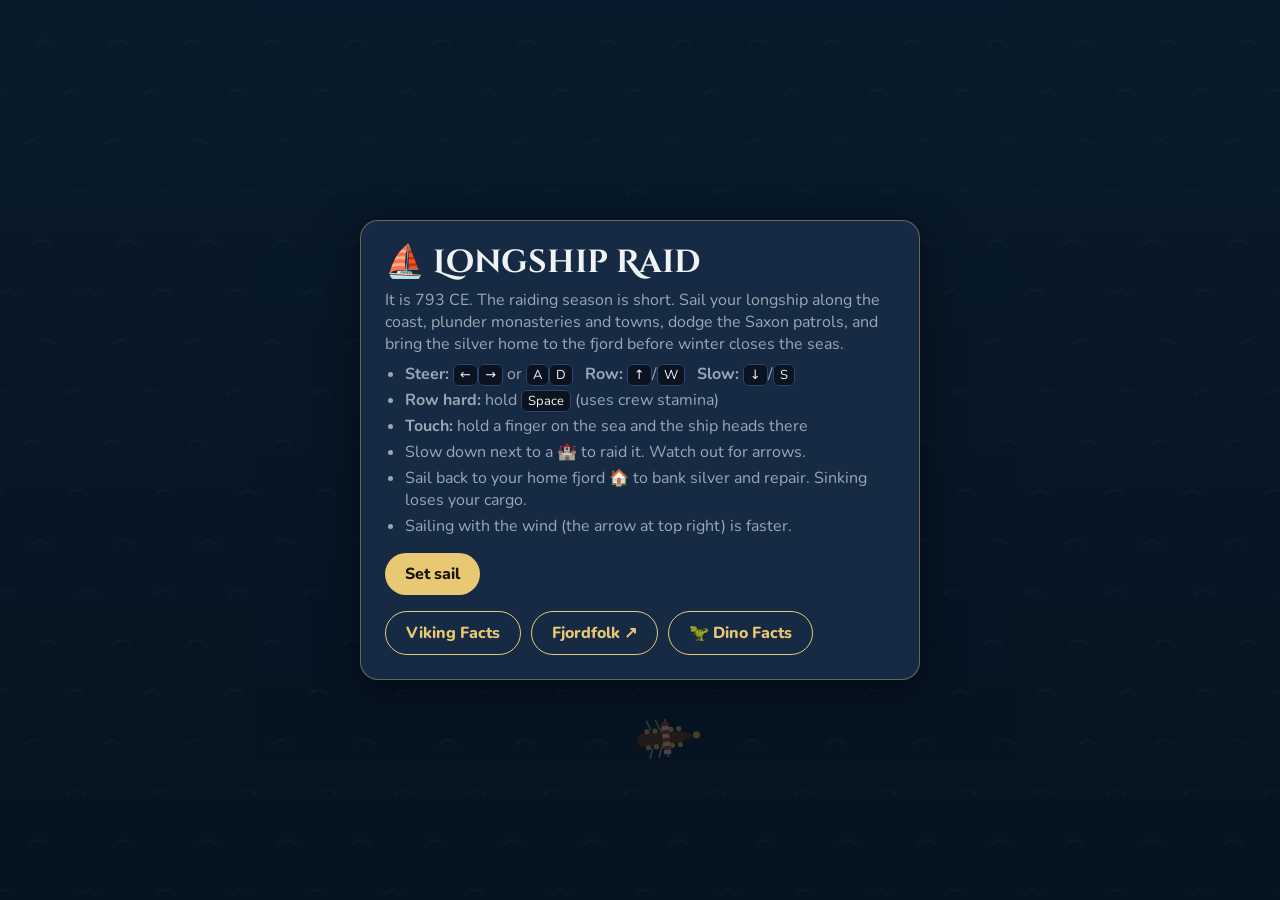
==== commit 83f2e0d9: "Merge Longship Raid into the restyle Co-Authored-By: Claude Opus 5.5 <noreply@anthropic.com> Claude-" ====
--- a/raid/index.html
+++ b/raid/index.html
@@ -47,9 +47,6 @@
     .row { display: flex; flex-wrap: wrap; gap: 10px; margin-top: 16px; align-items: center; }
     .btn { display: inline-block; border: 0; border-radius: 999px; padding: 10px 20px; font: 800 16px "Nunito", sans-serif; background: var(--gold); color: #1a1405; cursor: pointer; text-decoration: none; }
     .btn.ghost { background: transparent; color: var(--gold); border: 1px solid var(--gold); }
-    .volley { position: fixed; left: 16px; bottom: calc(44px + env(safe-area-inset-bottom, 0px)); width: 76px; height: 76px; border-radius: 50%; border: 2px solid var(--gold); background: rgba(11, 19, 32, 0.8); color: var(--gold); font: 800 13px "Nunito", sans-serif; display: none; place-items: center; touch-action: none; user-select: none; -webkit-user-select: none; }
-    .volley.cooling { opacity: .45; }
-    @media (pointer: coarse) { .volley:not([hidden]) { display: grid; } }
     .fact { background: #0f1d31; border-left: 3px solid var(--accent); border-radius: 8px; padding: 10px 12px; color: var(--text) !important; }
   </style>
 </head>
@@ -61,14 +58,11 @@
     <span class="pill" id="hud-hull">🛡️ 100</span>
     <span class="pill" id="hud-cargo">💰 0 / 120</span>
     <span class="pill" id="hud-bank">🏠 0 banked</span>
-    <span class="pill" id="hud-sunk">⚔️ 0 sunk</span>
     <span class="grow"></span>
-    <span class="pill btn-small" id="mute-btn" role="button" aria-label="Sound on or off">🔊</span>
     <span class="pill btn-small" id="pause-btn" role="button" aria-label="Pause">❚❚</span>
   </div>
 
   <div class="toast hidden" id="toast"></div>
-  <button class="volley" id="volley-btn" hidden aria-label="Fire a volley of arrows">🏹<br>VOLLEY</button>
 
   <div class="overlay" id="start">
     <div class="panel">
@@ -77,10 +71,8 @@
       <ul>
         <li><b>Steer:</b> <kbd>←</kbd><kbd>→</kbd> or <kbd>A</kbd><kbd>D</kbd> &nbsp; <b>Row:</b> <kbd>↑</kbd>/<kbd>W</kbd> &nbsp; <b>Slow:</b> <kbd>↓</kbd>/<kbd>S</kbd></li>
         <li><b>Row hard:</b> hold <kbd>Space</kbd> (uses crew stamina)</li>
-        <li><b>Fight back:</b> <kbd>F</kbd> or <kbd>J</kbd> fires a volley of arrows at the nearest enemy (on phones, tap 🏹). Three hits sink a Saxon ship, and ramming one at full speed hurts it more than you.</li>
-        <li>Sunk ships drop silver chests. Sail over them to grab the silver.</li>
         <li><b>Touch:</b> hold a finger on the sea and the ship heads there</li>
-        <li>Slow down next to a town to raid it. Its archers will shoot back, and the raid alerts nearby patrols.</li>
+        <li>Slow down next to a 🏰 to raid it. Watch out for arrows.</li>
         <li>Sail back to your home fjord 🏠 to bank silver and repair. Sinking loses your cargo.</li>
         <li>Sailing with the wind (the arrow at top right) is faster.</li>
       </ul>
@@ -181,44 +173,6 @@
   function loadBest() { try { return Number(localStorage.getItem("longship-raid-best")) || 0; } catch { return 0; } }
   function saveBest(v) { try { localStorage.setItem("longship-raid-best", String(v)); } catch { /* storage unavailable */ } }
 
-  // ---------- Sound ----------
-  let audio = null, muted = false;
-  try { muted = localStorage.getItem("longship-raid-muted") === "1"; } catch { /* storage unavailable */ }
-  function initAudio() {
-    if (audio) return;
-    try { audio = new (window.AudioContext || window.webkitAudioContext)(); } catch { audio = null; }
-  }
-  function toggleMute() {
-    muted = !muted;
-    $("mute-btn").textContent = muted ? "🔇" : "🔊";
-    try { localStorage.setItem("longship-raid-muted", muted ? "1" : "0"); } catch { /* storage unavailable */ }
-  }
-  function sfx(kind) {
-    if (!audio || muted) return;
-    const t = audio.currentTime;
-    const g = audio.createGain(); g.connect(audio.destination);
-    const tone = (type, f1, f2, dur, vol) => {
-      const o = audio.createOscillator(); o.type = type;
-      o.frequency.setValueAtTime(f1, t); o.frequency.exponentialRampToValueAtTime(f2, t + dur);
-      g.gain.setValueAtTime(vol, t); g.gain.exponentialRampToValueAtTime(0.001, t + dur);
-      o.connect(g); o.start(t); o.stop(t + dur);
-    };
-    const noise = (dur, vol, freq) => {
-      const b = audio.createBuffer(1, audio.sampleRate * dur, audio.sampleRate), d = b.getChannelData(0);
-      for (let i = 0; i < d.length; i++) d[i] = (Math.random() * 2 - 1) * (1 - i / d.length);
-      const src = audio.createBufferSource(); src.buffer = b;
-      const f = audio.createBiquadFilter(); f.type = "lowpass"; f.frequency.value = freq;
-      g.gain.setValueAtTime(vol, t); src.connect(f); f.connect(g); src.start(t);
-    };
-    if (kind === "volley") noise(0.18, 0.25, 2500);
-    else if (kind === "hit") tone("square", 220, 90, 0.12, 0.12);
-    else if (kind === "hurt") { noise(0.25, 0.4, 600); }
-    else if (kind === "sink") { noise(0.7, 0.35, 400); }
-    else if (kind === "coin") tone("triangle", 880, 1760, 0.15, 0.15);
-    else if (kind === "bank") tone("triangle", 523, 1046, 0.35, 0.2);
-  }
-  $("mute-btn") && ($("mute-btn").textContent = muted ? "🔇" : "🔊");
-
   // ---------- World generation ----------
   function makeIsland(x, y, r) {
     const n = 18, radii = [];
@@ -270,7 +224,6 @@
   // ---------- Game state ----------
   let state = "menu";       // menu | play | paused | over
   let world, ship, enemies, arrows, wake, time, banked, raids, sinkings, wind, spawnCd, toastTimer;
-  let shots, chests, fx, shake, volleyCd, sunkShips, firstKill;
   const keys = {};
   let pointer = null;
 
@@ -278,10 +231,9 @@
     world = generateWorld();
     ship = { x: PORT.x + 40, y: PORT.y, a: 0, v: 0, hull: 100, cargo: 0, stamina: 1, sunk: 0, hitFlash: 0 };
     enemies = []; arrows = []; wake = [];
-    shots = []; chests = []; fx = []; shake = 0; volleyCd = 0; sunkShips = 0; firstKill = true;
     time = SEASON; banked = 0; raids = 0; sinkings = 0;
     wind = { a: rand(-Math.PI, Math.PI), target: rand(-Math.PI, Math.PI), change: 20 };
-    spawnCd = 20;
+    spawnCd = 18;
     hideToast();
   }
 
@@ -301,17 +253,16 @@
     $("paused").classList.toggle("hidden", s !== "paused");
     $("end").classList.toggle("hidden", s !== "over");
     $("hud").hidden = s === "menu";
-    $("volley-btn").hidden = s !== "play";
-  }
-
-  function startGame() { initAudio(); newGame(); setState("play"); last = performance.now(); }
+  }
+
+  function startGame() { newGame(); setState("play"); last = performance.now(); }
 
   function endGame() {
     const best = loadBest();
     if (banked > best) saveBest(banked);
     $("end-score").textContent = `${banked} silver`;
     $("end-detail").textContent =
-      `${raids} raid${raids === 1 ? "" : "s"}, ${sunkShips} Saxon ship${sunkShips === 1 ? "" : "s"} sunk, ${sinkings} shipwreck${sinkings === 1 ? "" : "s"}. ` +
+      `${raids} raid${raids === 1 ? "" : "s"}, ${sinkings} shipwreck${sinkings === 1 ? "" : "s"}. ` +
       (banked > best ? "A new best saga!" : `Best saga: ${best} silver.`);
     $("end-fact").textContent = "📜 " + FACTS[Math.floor(Math.random() * FACTS.length)];
     hideToast();
@@ -324,8 +275,6 @@
   }
 
   $("start-btn").onclick = startGame;
-  $("mute-btn").onclick = toggleMute;
-  $("volley-btn").addEventListener("pointerdown", (e) => { e.preventDefault(); if (state === "play") fireVolley(); });
   $("again-btn").onclick = startGame;
   $("resume-btn").onclick = togglePause;
   $("pause-btn").onclick = togglePause;
@@ -336,8 +285,6 @@
     keys[e.code] = true;
     if (["ArrowUp", "ArrowDown", "ArrowLeft", "ArrowRight", "Space"].includes(e.code)) e.preventDefault();
     if (e.code === "KeyP" || e.code === "Escape") togglePause();
-    if ((e.code === "KeyF" || e.code === "KeyJ") && state === "play" && !e.repeat) fireVolley();
-    if (e.code === "KeyM") toggleMute();
     if (e.code === "Enter" && (state === "menu" || state === "over")) startGame();
   });
   window.addEventListener("keyup", (e) => { keys[e.code] = false; });
@@ -380,9 +327,6 @@
     if (ship.sunk > 0) return;
     ship.hull -= n;
     ship.hitFlash = 0.25;
-    shake = Math.max(shake, 6 + n * 0.4);
-    sfx("hurt");
-    addText(`-${n}`, ship.x, ship.y - 30, "#ff8a8a");
     if (ship.hull <= 0) {
       ship.hull = 0; ship.sunk = 3; ship.v = 0; sinkings++;
       const lost = Math.round(ship.cargo);
@@ -411,13 +355,6 @@
     updateVillages(dt);
     updateEnemies(dt);
     updateArrows(dt);
-    updateShots(dt);
-    updateChests(dt);
-    volleyCd = Math.max(0, volleyCd - dt);
-    $("volley-btn").classList.toggle("cooling", volleyCd > 0);
-    shake = Math.max(0, shake - 30 * dt);
-    for (const f of fx) { f.life -= dt; f.y += (f.vy || -30) * dt; if (f.vx) f.x += f.vx * dt; }
-    fx = fx.filter((f) => f.life > 0);
 
     for (const p of wake) p.life -= dt;
     wake = wake.filter((p) => p.life > 0);
@@ -463,7 +400,7 @@
     if (dist(ship, PORT) < PORT.r) {
       if (ship.cargo >= 1) {
         const n = Math.round(ship.cargo);
-        banked += n; ship.cargo = 0; sfx("bank");
+        banked += n; ship.cargo = 0;
         showToast(`🏠 <b>+${n} silver banked!</b> 📜 ${FACTS[Math.floor(Math.random() * FACTS.length)]}`, 7);
       }
       ship.hull = Math.min(100, ship.hull + 25 * dt);
@@ -487,8 +424,7 @@
             showToast(`⚔️ <b>${v.name}, ${v.year} CE</b>: ${v.note}.`, 5);
             v.announced = true;
           }
-          for (const e of enemies) if (dist(e, v) < 1000) { e.chase = 12; }
-          if (enemies.length < enemyCap()) spawnEnemy();
+          if (enemies.length < 6) spawnEnemy();
         }
         v.lastRaid = SEASON - time;
       }
@@ -505,9 +441,6 @@
     }
   }
 
-  const elapsed = () => SEASON - time;
-  const enemyCap = () => Math.min(5, 2 + Math.floor(elapsed() / 40));
-
   function spawnEnemy() {
     const cam = camera();
     let x, y, tries = 0;
@@ -516,129 +449,42 @@
       x = side === 0 ? 30 : side === 1 ? WORLD_W - 30 : rand(30, WORLD_W - 30);
       y = side === 2 ? 30 : side === 3 ? WORLD_H - 30 : rand(30, WORLD_H - 30);
     } while (tries++ < 20 && x > cam.x - 100 && x < cam.x + cam.w + 100 && y > cam.y - 100 && y < cam.y + cam.h + 100);
-    enemies.push({ x, y, a: rand(-Math.PI, Math.PI), v: 0, hp: 3, chase: 0, bump: 0, flash: 0, wp: randomWaypoint(), sink: 0 });
-  }
-
-  function randomWaypoint() {
-    for (let i = 0; i < 30; i++) {
-      const p = { x: rand(300, WORLD_W - 100), y: rand(100, WORLD_H - 100) };
-      if (!world.islands.some((isl) => Math.hypot(isl.x - p.x, isl.y - p.y) < isl.r + 60)) return p;
-    }
-    return { x: WORLD_W / 2, y: WORLD_H / 2 };
-  }
-
-  function sinkEnemy(e) {
-    e.sink = 1.2; sunkShips++;
-    shake = Math.max(shake, 10); sfx("sink");
-    for (let i = 0; i < 14; i++) fx.push({ kind: "splash", x: e.x, y: e.y, vx: rand(-60, 60), vy: rand(-60, 60), life: rand(0.4, 0.9) });
-    chests.push({ x: e.x, y: e.y, silver: Math.round(rand(10, 18)), life: 25, bob: rand(0, 6) });
-    addText("Sunk!", e.x, e.y - 30, "#e8c872");
-    if (firstKill) { firstKill = false; showToast("⚔️ <b>Saxon ship sunk!</b> Grab the floating chest for its silver.", 4); }
+    enemies.push({ x, y, a: Math.atan2(ship.y - y, ship.x - x), v: 0, life: 45, bump: 0 });
   }
 
   function updateEnemies(dt) {
     spawnCd -= dt;
-    if (spawnCd <= 0) { spawnCd = Math.max(12, 22 - elapsed() / 15); if (enemies.length < enemyCap()) spawnEnemy(); }
-
-    const chaseSpeed = Math.min(135, 108 + elapsed() * 0.18);
+    if (spawnCd <= 0) { spawnCd = Math.max(8, 18 - (SEASON - time) / 15); if (enemies.length < 6) spawnEnemy(); }
+
+    const speed = 120 + (SEASON - time) * 0.25;
     for (const e of enemies) {
-      e.bump = Math.max(0, e.bump - dt); e.flash = Math.max(0, e.flash - dt);
-      if (e.sink > 0) { e.sink -= dt; continue; }
-      const dShip = dist(e, ship);
-      // Spot the player when close; lose interest after a while if they get away.
-      if (ship.sunk <= 0 && dShip < 380) e.chase = Math.max(e.chase, 6);
-      else e.chase = Math.max(0, e.chase - dt);
-      const chasing = e.chase > 0 && ship.sunk <= 0;
-
-      let gx, gy;
-      if (chasing) { gx = ship.x - e.x; gy = ship.y - e.y; }
-      else {
-        if (Math.hypot(e.wp.x - e.x, e.wp.y - e.y) < 80) e.wp = randomWaypoint();
-        gx = e.wp.x - e.x; gy = e.wp.y - e.y;
-      }
-      const gl = Math.hypot(gx, gy) || 1; gx /= gl; gy /= gl;
-      // Patrols will not follow into the home fjord.
-      if (dist(e, PORT) < PORT.r + 200) { gx = e.x - PORT.x; gy = e.y - PORT.y; const l = Math.hypot(gx, gy) || 1; gx /= l; gy /= l; e.chase = 0; }
+      e.life -= dt; e.bump = Math.max(0, e.bump - dt);
+      let gx = ship.x - e.x, gy = ship.y - e.y;
+      const gl = Math.hypot(gx, gy) || 1;
+      gx /= gl; gy /= gl;
+      // Patrols will not chase into the home fjord.
+      if (dist(e, PORT) < PORT.r + 160 || ship.sunk > 0) { gx = e.x - PORT.x; gy = e.y - PORT.y; const l = Math.hypot(gx, gy) || 1; gx /= l; gy /= l; }
       for (const isl of world.islands) {
         const dx = e.x - isl.x, dy = e.y - isl.y, d = Math.hypot(dx, dy);
         const reach = isl.r + 110;
         if (d < reach) { const w = (reach - d) / reach * 2.2; gx += dx / d * w; gy += dy / d * w; }
       }
       const want = Math.atan2(gy, gx);
-      e.a += clamp(wrapAngle(want - e.a), -1.6 * dt, 1.6 * dt);
-      const target = chasing ? chaseSpeed : 70;
-      e.v += clamp(target - e.v, -90 * dt, 70 * dt);
+      e.a += clamp(wrapAngle(want - e.a), -1.9 * dt, 1.9 * dt);
+      e.v = Math.min(speed, e.v + 90 * dt);
       e.x += Math.cos(e.a) * e.v * dt;
       e.y += Math.sin(e.a) * e.v * dt;
       collideIslands(e, SHIP_R, () => { e.v *= 0.5; });
 
-      if (ship.sunk <= 0 && e.bump <= 0 && dShip < SHIP_R * 2.1) {
-        e.bump = 1.2;
-        const ramming = ship.v > 115;
-        if (ramming) { e.hp -= 2; damage(4); addText("RAM!", e.x, e.y - 30, "#ffd27a"); }
-        else { e.hp -= 1; damage(12); }
-        e.flash = 0.2;
+      if (ship.sunk <= 0 && e.bump <= 0 && dist(e, ship) < SHIP_R * 2) {
+        damage(18); e.bump = 1.2;
         const a = Math.atan2(ship.y - e.y, ship.x - e.x);
         ship.x += Math.cos(a) * 20; ship.y += Math.sin(a) * 20;
-        e.x -= Math.cos(a) * 24; e.y -= Math.sin(a) * 24; e.v = 0;
-        if (ramming) ship.v *= 0.6;
-        if (e.hp <= 0) sinkEnemy(e);
+        e.x -= Math.cos(a) * 20; e.y -= Math.sin(a) * 20; e.v = 0;
       }
     }
-    enemies = enemies.filter((e) => !(e.hp <= 0 && e.sink <= 0));
-  }
-
-  // ---------- Player combat ----------
-  function fireVolley() {
-    if (volleyCd > 0 || ship.sunk > 0) return;
-    volleyCd = 0.9;
-    let target = null, best = 360;
-    for (const e of enemies) { if (e.hp <= 0) continue; const d = dist(e, ship); if (d < best) { best = d; target = e; } }
-    const aims = [];
-    if (target) {
-      const lead = best / 430;
-      aims.push(Math.atan2(target.y + Math.sin(target.a) * target.v * lead - ship.y, target.x + Math.cos(target.a) * target.v * lead - ship.x));
-    } else {
-      // Nothing in range: loose a broadside off both rails.
-      aims.push(ship.a - Math.PI / 2, ship.a + Math.PI / 2);
-    }
-    for (const a0 of aims) for (const off of [-0.09, 0, 0.09]) {
-      const a = a0 + off + rand(-0.03, 0.03);
-      shots.push({ x: ship.x, y: ship.y, vx: Math.cos(a) * 430 + Math.cos(ship.a) * ship.v * 0.5, vy: Math.sin(a) * 430 + Math.sin(ship.a) * ship.v * 0.5, life: 0.85 });
-    }
-    sfx("volley");
-  }
-
-  function updateShots(dt) {
-    for (const sh of shots) {
-      sh.x += sh.vx * dt; sh.y += sh.vy * dt; sh.life -= dt;
-      for (const e of enemies) {
-        if (e.hp <= 0 || sh.life <= 0) continue;
-        if (Math.hypot(sh.x - e.x, sh.y - e.y) < SHIP_R + 6) {
-          sh.life = 0; e.flash = 0.15; sfx("hit");
-          // A three-arrow volley that all lands counts as one solid hit.
-          e.dmg = (e.dmg || 0) + 1 / 3 + 0.01;
-          if (e.dmg >= 1) { e.dmg -= 1; e.hp -= 1; addText("-1", e.x, e.y - 26, "#ffd27a"); e.chase = Math.max(e.chase, 8); if (e.hp <= 0) sinkEnemy(e); }
-        }
-      }
-    }
-    shots = shots.filter((sh) => sh.life > 0);
-  }
-
-  function updateChests(dt) {
-    for (const c of chests) {
-      c.life -= dt;
-      if (ship.sunk <= 0 && dist(c, ship) < 34 && ship.cargo < CARGO_CAP) {
-        const take = Math.min(c.silver, CARGO_CAP - ship.cargo);
-        ship.cargo += take; c.silver -= take;
-        addText(`+${Math.round(take)} silver`, c.x, c.y - 20, "#e8c872"); sfx("coin");
-        if (c.silver <= 0) c.life = 0;
-      }
-    }
-    chests = chests.filter((c) => c.life > 0);
-  }
-
-  function addText(text, x, y, color) { fx.push({ kind: "text", text, x, y, color, life: 1, vy: -40 }); }
+    enemies = enemies.filter((e) => e.life > 0);
+  }
 
   function updateArrows(dt) {
     for (const ar of arrows) {
@@ -663,7 +509,7 @@
 
     ctx.save();
     ctx.scale(zoom, zoom);
-    ctx.translate(-cam.x + (shake ? rand(-shake, shake) : 0), -cam.y + (shake ? rand(-shake, shake) : 0));
+    ctx.translate(-cam.x, -cam.y);
 
     drawWaves(cam, t);
     drawPort();
@@ -678,35 +524,11 @@
       const l = Math.hypot(ar.vx, ar.vy);
       ctx.beginPath(); ctx.moveTo(ar.x, ar.y); ctx.lineTo(ar.x - ar.vx / l * 14, ar.y - ar.vy / l * 14); ctx.stroke();
     }
-    for (const c of chests) drawChest(c, t);
-    ctx.strokeStyle = "#ffd27a"; ctx.lineWidth = 2.5;
-    for (const sh of shots) {
-      const l = Math.hypot(sh.vx, sh.vy);
-      ctx.beginPath(); ctx.moveTo(sh.x, sh.y); ctx.lineTo(sh.x - sh.vx / l * 16, sh.y - sh.vy / l * 16); ctx.stroke();
-    }
-    for (const e of enemies) {
-      if (e.sink > 0) { ctx.globalAlpha = Math.max(0, e.sink / 1.2); }
-      drawShip(e.x, e.y, e.a + (e.sink > 0 ? (1.2 - e.sink) * 0.8 : 0), e.flash > 0 ? "#ffffff" : "#556a85", "#d9dde3", false, t);
-      ctx.globalAlpha = 1;
-      if (e.sink <= 0) {
-        for (let i = 0; i < 3; i++) { ctx.fillStyle = i < e.hp ? "#ff6b6b" : "rgba(0,0,0,0.45)"; ctx.fillRect(e.x - 16 + i * 11, e.y - 34, 9, 4); }
-        if (e.chase > 0) label("!", e.x + 24, e.y - 26);
-      }
-    }
+    for (const e of enemies) drawShip(e.x, e.y, e.a, "#556a85", "#d9dde3", false, t);
     if (ship.sunk <= 0) drawShip(ship.x, ship.y, ship.a, ship.hitFlash > 0 ? "#ff6b6b" : "#c94b4b", "#f3ead2", true, t);
     else {
       ctx.fillStyle = "rgba(255,255,255,0.5)";
       ctx.beginPath(); ctx.arc(ship.x, ship.y, 30 * (3 - ship.sunk) / 3, 0, Math.PI * 2); ctx.fill();
-    }
-
-    for (const f of fx) {
-      if (f.kind === "splash") { ctx.fillStyle = `rgba(220,240,255,${f.life})`; ctx.beginPath(); ctx.arc(f.x, f.y, 3, 0, Math.PI * 2); ctx.fill(); }
-      else { ctx.globalAlpha = Math.min(1, f.life * 2); ctx.font = "800 16px Nunito, sans-serif"; ctx.textAlign = "center"; ctx.lineWidth = 4; ctx.strokeStyle = "rgba(5,10,18,0.8)"; ctx.strokeText(f.text, f.x, f.y); ctx.fillStyle = f.color; ctx.fillText(f.text, f.x, f.y); ctx.globalAlpha = 1; }
-    }
-    // Volley range ring while an enemy is close.
-    if (ship.sunk <= 0 && enemies.some((e) => e.hp > 0 && dist(e, ship) < 360)) {
-      ctx.strokeStyle = volleyCd > 0 ? "rgba(255,210,122,0.12)" : "rgba(255,210,122,0.35)"; ctx.lineWidth = 1.5; ctx.setLineDash([6, 8]);
-      ctx.beginPath(); ctx.arc(ship.x, ship.y, 360, 0, Math.PI * 2); ctx.stroke(); ctx.setLineDash([]);
     }
 
     // Snow as winter approaches.
@@ -816,7 +638,6 @@
     ctx.save();
     ctx.translate(x, y);
     ctx.rotate(a);
-    ctx.scale(1.2, 1.2);
     // Hull
     ctx.fillStyle = "#6b4a2b";
     ctx.beginPath();
@@ -851,15 +672,6 @@
     ctx.restore();
   }
 
-  function drawChest(c, t) {
-    const bob = Math.sin(t / 300 + c.bob) * 2;
-    ctx.globalAlpha = c.life < 5 ? 0.4 + 0.6 * Math.abs(Math.sin(t / 120)) : 1;
-    ctx.fillStyle = "rgba(220,240,255,0.25)"; ctx.beginPath(); ctx.ellipse(c.x, c.y + 8, 16, 5, 0, 0, Math.PI * 2); ctx.fill();
-    ctx.fillStyle = "#7a4e26"; ctx.fillRect(c.x - 11, c.y - 6 + bob, 22, 14);
-    ctx.fillStyle = "#e8c872"; ctx.fillRect(c.x - 11, c.y - 1 + bob, 22, 3); ctx.fillRect(c.x - 2, c.y - 6 + bob, 4, 14);
-    ctx.globalAlpha = 1;
-  }
-
   function drawWindAndMinimap(cam) {
     // Minimap
     const mw = Math.min(180, vw * 0.32), mh = mw * WORLD_H / WORLD_W;
@@ -870,8 +682,7 @@
     for (const isl of world.islands) { ctx.beginPath(); ctx.arc(mx + isl.x * s, my + isl.y * s, Math.max(2, isl.r * s), 0, Math.PI * 2); ctx.fill(); }
     for (const v of world.villages) { ctx.fillStyle = v.loot > 5 ? "#e8c872" : "#7a6f58"; ctx.fillRect(mx + v.x * s - 2.5, my + v.y * s - 2.5, 5, 5); }
     ctx.fillStyle = "#e8c872"; ctx.beginPath(); ctx.arc(mx + PORT.x * s, my + PORT.y * s, 4, 0, Math.PI * 2); ctx.fill();
-    ctx.fillStyle = "#9fb3c8"; for (const e of enemies) if (e.hp > 0) ctx.fillRect(mx + e.x * s - 2, my + e.y * s - 2, 4, 4);
-    ctx.fillStyle = "#ffd27a"; for (const c of chests) ctx.fillRect(mx + c.x * s - 1.5, my + c.y * s - 1.5, 3, 3);
+    ctx.fillStyle = "#9fb3c8"; for (const e of enemies) ctx.fillRect(mx + e.x * s - 2, my + e.y * s - 2, 4, 4);
     ctx.fillStyle = "#ff6b6b"; ctx.beginPath(); ctx.arc(mx + ship.x * s, my + ship.y * s, 3.5, 0, Math.PI * 2); ctx.fill();
     ctx.strokeStyle = "rgba(255,255,255,0.35)"; ctx.strokeRect(mx + cam.x * s, my + cam.y * s, cam.w * s, cam.h * s);
 
@@ -893,16 +704,12 @@
     ctx.fillStyle = "#5ec8ff"; ctx.fillRect(x, y, w * ship.stamina, 10);
     ctx.font = "700 11px Nunito, sans-serif"; ctx.textAlign = "left"; ctx.fillStyle = "#cfe9ff";
     ctx.fillText("CREW STAMINA", x, y - 4);
-    const vx = x + w + 16;
-    ctx.fillStyle = "rgba(5,15,28,0.75)"; ctx.fillRect(vx, y, 80, 10);
-    ctx.fillStyle = volleyCd > 0 ? "#8a7a55" : "#e8c872"; ctx.fillRect(vx, y, 80 * (1 - volleyCd / 0.9), 10);
-    ctx.fillStyle = "#cfe9ff"; ctx.fillText(volleyCd > 0 ? "RELOADING" : "VOLLEY (F)", vx, y - 4);
   }
 
   let lastHud = "";
   function updateHud() {
     const m = Math.floor(time / 60), s = Math.floor(time % 60);
-    const hud = [m, s, Math.ceil(ship.hull), Math.floor(ship.cargo), banked, sunkShips].join("|");
+    const hud = [m, s, Math.ceil(ship.hull), Math.floor(ship.cargo), banked].join("|");
     if (hud === lastHud) return;
     lastHud = hud;
     $("hud-time").textContent = `${time < 30 ? "❄️" : "⏳"} ${m}:${String(s).padStart(2, "0")}`;
@@ -911,7 +718,6 @@
     $("hud-hull").classList.toggle("warn", ship.hull < 35);
     $("hud-cargo").textContent = `💰 ${Math.floor(ship.cargo)} / ${CARGO_CAP}`;
     $("hud-bank").textContent = `🏠 ${banked} banked`;
-    $("hud-sunk").textContent = `⚔️ ${sunkShips} sunk`;
   }
 
   function drawMenuBackground(t) {
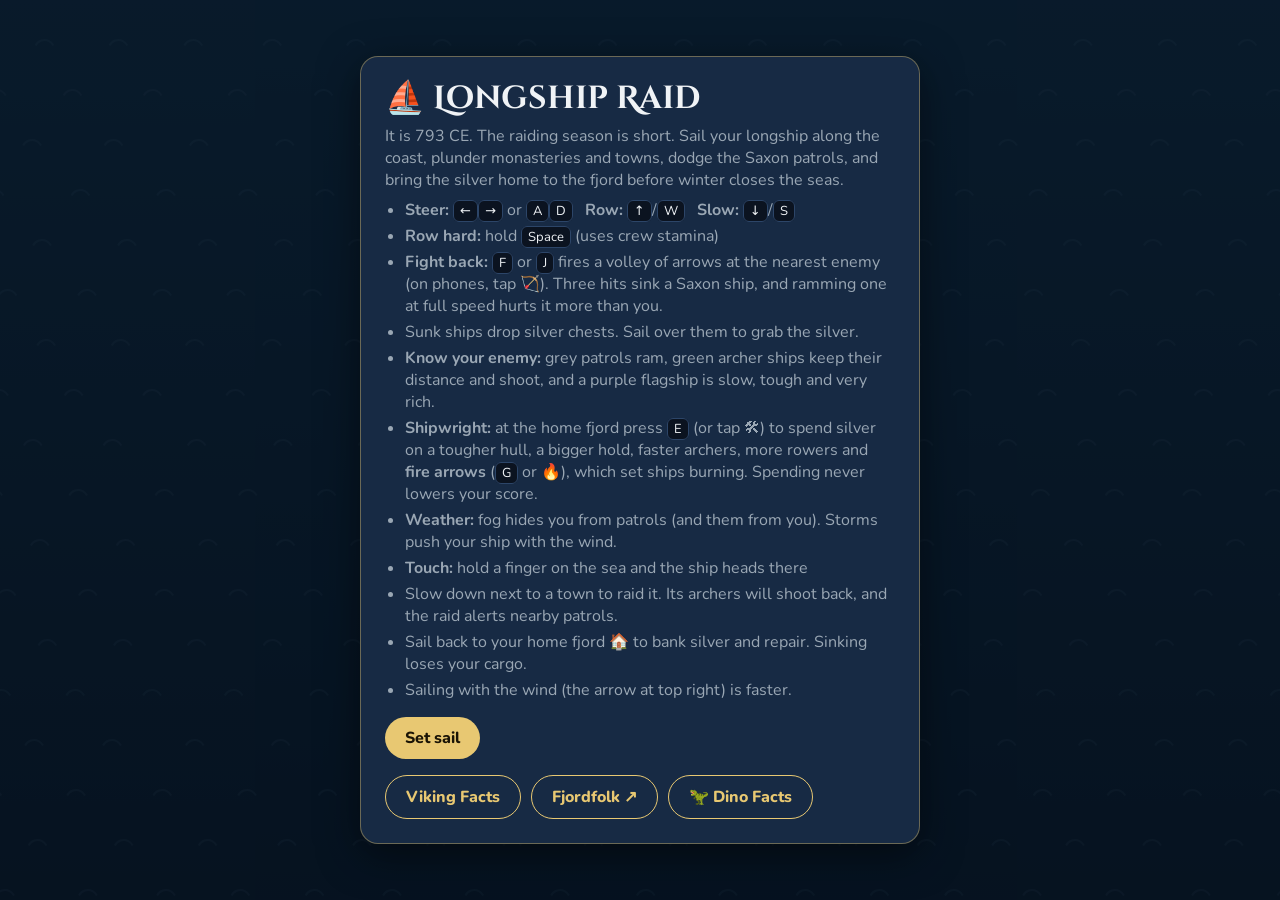
==== commit 0f26d96b: "Longship Raid: shipwright upgrades, archer ships, flagship, fire arrows, weather - Shipwright at the" ====
--- a/raid/index.html
+++ b/raid/index.html
@@ -47,6 +47,20 @@
     .row { display: flex; flex-wrap: wrap; gap: 10px; margin-top: 16px; align-items: center; }
     .btn { display: inline-block; border: 0; border-radius: 999px; padding: 10px 20px; font: 800 16px "Nunito", sans-serif; background: var(--gold); color: #1a1405; cursor: pointer; text-decoration: none; }
     .btn.ghost { background: transparent; color: var(--gold); border: 1px solid var(--gold); }
+    .volley { position: fixed; left: 16px; bottom: calc(44px + env(safe-area-inset-bottom, 0px)); width: 76px; height: 76px; border-radius: 50%; border: 2px solid var(--gold); background: rgba(11, 19, 32, 0.8); color: var(--gold); font: 800 13px "Nunito", sans-serif; display: none; place-items: center; touch-action: none; user-select: none; -webkit-user-select: none; }
+    .volley.cooling { opacity: .45; }
+    .volley.fire { bottom: calc(132px + env(safe-area-inset-bottom, 0px)); border-color: #ff8a3d; color: #ffb27a; }
+    @media (pointer: coarse) { .volley:not([hidden]) { display: grid; } }
+    .shop-list { display: grid; gap: 10px; margin: 14px 0 4px; }
+    .item { display: grid; grid-template-columns: 1fr auto; gap: 4px 12px; align-items: center; background: #0f1d31; border: 1px solid #2c4568; border-radius: 12px; padding: 10px 12px; }
+    .item h3 { margin: 0; font: 800 16px "Nunito", sans-serif; color: var(--text); }
+    .item p { margin: 0; font-size: 13px; }
+    .item .pips { grid-column: 1; display: flex; gap: 4px; }
+    .item .pips i { width: 18px; height: 6px; border-radius: 3px; background: #2c4568; }
+    .item .pips i.on { background: var(--gold); }
+    .item .btn { grid-column: 2; grid-row: 1 / span 3; padding: 8px 14px; font-size: 14px; white-space: nowrap; }
+    .item .btn:disabled { opacity: .4; cursor: default; }
+    .treasury { font: 800 18px "Nunito", sans-serif; color: var(--gold); }
     .fact { background: #0f1d31; border-left: 3px solid var(--accent); border-radius: 8px; padding: 10px 12px; color: var(--text) !important; }
   </style>
 </head>
@@ -57,12 +71,18 @@
     <span class="pill" id="hud-time">⏳ 2:30</span>
     <span class="pill" id="hud-hull">🛡️ 100</span>
     <span class="pill" id="hud-cargo">💰 0 / 120</span>
-    <span class="pill" id="hud-bank">🏠 0 banked</span>
+    <span class="pill" id="hud-bank">🏠 0 silver</span>
+    <span class="pill" id="hud-sunk">⚔️ 0 sunk</span>
+    <span class="pill" id="hud-weather">☀️ Clear</span>
+    <span class="pill btn-small" id="shop-btn" role="button" hidden>🛠 Shipwright (E)</span>
     <span class="grow"></span>
+    <span class="pill btn-small" id="mute-btn" role="button" aria-label="Sound on or off">🔊</span>
     <span class="pill btn-small" id="pause-btn" role="button" aria-label="Pause">❚❚</span>
   </div>
 
   <div class="toast hidden" id="toast"></div>
+  <button class="volley" id="volley-btn" hidden aria-label="Fire a volley of arrows">🏹<br>VOLLEY</button>
+  <button class="volley fire" id="fire-btn" hidden aria-label="Fire flaming arrows">🔥<br>FIRE</button>
 
   <div class="overlay" id="start">
     <div class="panel">
@@ -71,8 +91,13 @@
       <ul>
         <li><b>Steer:</b> <kbd>←</kbd><kbd>→</kbd> or <kbd>A</kbd><kbd>D</kbd> &nbsp; <b>Row:</b> <kbd>↑</kbd>/<kbd>W</kbd> &nbsp; <b>Slow:</b> <kbd>↓</kbd>/<kbd>S</kbd></li>
         <li><b>Row hard:</b> hold <kbd>Space</kbd> (uses crew stamina)</li>
+        <li><b>Fight back:</b> <kbd>F</kbd> or <kbd>J</kbd> fires a volley of arrows at the nearest enemy (on phones, tap 🏹). Three hits sink a Saxon ship, and ramming one at full speed hurts it more than you.</li>
+        <li>Sunk ships drop silver chests. Sail over them to grab the silver.</li>
+        <li><b>Know your enemy:</b> grey patrols ram, green archer ships keep their distance and shoot, and a purple flagship is slow, tough and very rich.</li>
+        <li><b>Shipwright:</b> at the home fjord press <kbd>E</kbd> (or tap 🛠) to spend silver on a tougher hull, a bigger hold, faster archers, more rowers and <b>fire arrows</b> (<kbd>G</kbd> or 🔥), which set ships burning. Spending never lowers your score.</li>
+        <li><b>Weather:</b> fog hides you from patrols (and them from you). Storms push your ship with the wind.</li>
         <li><b>Touch:</b> hold a finger on the sea and the ship heads there</li>
-        <li>Slow down next to a 🏰 to raid it. Watch out for arrows.</li>
+        <li>Slow down next to a town to raid it. Its archers will shoot back, and the raid alerts nearby patrols.</li>
         <li>Sail back to your home fjord 🏠 to bank silver and repair. Sinking loses your cargo.</li>
         <li>Sailing with the wind (the arrow at top right) is faster.</li>
       </ul>
@@ -93,6 +118,16 @@
       <h2>Paused</h2>
       <p>The crew rests on their oars.</p>
       <div class="row"><button class="btn" id="resume-btn">Resume</button></div>
+    </div>
+  </div>
+
+  <div class="overlay hidden" id="shop">
+    <div class="panel">
+      <h2>🛠 Shipwright</h2>
+      <p>The season clock stops while you're ashore. Your saga counts every piece of silver you bank, so spending here never lowers your score.</p>
+      <div class="treasury" id="shop-treasury">0 silver to spend</div>
+      <div class="shop-list" id="shop-list"></div>
+      <div class="row"><button class="btn" id="shop-close">Set sail</button></div>
     </div>
   </div>
 
@@ -120,9 +155,21 @@
   // ---------- Tuning ----------
   const WORLD_W = 3200, WORLD_H = 2200;
   const SEASON = 150;          // seconds
-  const CARGO_CAP = 120;
+  const UPGRADES = {
+    hull:    { name: "Oak hull", desc: "More hull strength before you sink.", cost: [40, 80, 140], val: [100, 130, 160, 200], fmt: (v) => `${v} hull` },
+    hold:    { name: "Bigger hold", desc: "Carry more silver per voyage.", cost: [40, 80, 140], val: [120, 160, 200, 250], fmt: (v) => `${v} cargo` },
+    archers: { name: "Veteran archers", desc: "Volleys reload faster.", cost: [50, 90, 150], val: [0.9, 0.75, 0.6, 0.45], fmt: (v) => `${v}s reload` },
+    rowers:  { name: "More rowers", desc: "Faster sailing and quicker stamina recovery.", cost: [50, 90, 150], val: [1, 1.08, 1.16, 1.25], fmt: (v) => `+${Math.round((v - 1) * 100)}% speed` },
+    fire:    { name: "Fire arrows", desc: "Press G or tap 🔥. Burning ships keep losing hull for a few seconds.", cost: [70, 110, 160], val: [0, 8, 6, 4.5], fmt: (v) => v ? `${v}s reload` : "locked" },
+  };
   const SHIP_R = 18;
   const PORT = { x: 190, y: WORLD_H / 2, r: 130 };
+
+  const ENEMY_TYPES = {
+    patrol:   { hp: 3, sail: "#556a85", stripe: "#d9dde3", scale: 1,   speed: 1,    cruise: 70, ram: 12, spot: 380, chest: [10, 18] },
+    archer:   { hp: 2, sail: "#4f7a5a", stripe: "#e3e0c8", scale: 1,   speed: 0.95, cruise: 70, ram: 8,  spot: 420, chest: [12, 20], ranged: true },
+    flagship: { hp: 8, sail: "#6a3d7a", stripe: "#e8c872", scale: 1.5, speed: 0.72, cruise: 55, ram: 22, spot: 460, chest: [45, 60] },
+  };
 
   const FACTS = [
     "The raid on the monastery at Lindisfarne in 793 CE is often used to mark the start of the Viking Age.",
@@ -172,6 +219,47 @@
 
   function loadBest() { try { return Number(localStorage.getItem("longship-raid-best")) || 0; } catch { return 0; } }
   function saveBest(v) { try { localStorage.setItem("longship-raid-best", String(v)); } catch { /* storage unavailable */ } }
+
+  // ---------- Sound ----------
+  let audio = null, muted = false;
+  try { muted = localStorage.getItem("longship-raid-muted") === "1"; } catch { /* storage unavailable */ }
+  function initAudio() {
+    if (audio) return;
+    try { audio = new (window.AudioContext || window.webkitAudioContext)(); } catch { audio = null; }
+  }
+  function toggleMute() {
+    muted = !muted;
+    $("mute-btn").textContent = muted ? "🔇" : "🔊";
+    try { localStorage.setItem("longship-raid-muted", muted ? "1" : "0"); } catch { /* storage unavailable */ }
+  }
+  function sfx(kind) {
+    if (!audio || muted) return;
+    const t = audio.currentTime;
+    const g = audio.createGain(); g.connect(audio.destination);
+    const tone = (type, f1, f2, dur, vol) => {
+      const o = audio.createOscillator(); o.type = type;
+      o.frequency.setValueAtTime(f1, t); o.frequency.exponentialRampToValueAtTime(f2, t + dur);
+      g.gain.setValueAtTime(vol, t); g.gain.exponentialRampToValueAtTime(0.001, t + dur);
+      o.connect(g); o.start(t); o.stop(t + dur);
+    };
+    const noise = (dur, vol, freq) => {
+      const b = audio.createBuffer(1, audio.sampleRate * dur, audio.sampleRate), d = b.getChannelData(0);
+      for (let i = 0; i < d.length; i++) d[i] = (Math.random() * 2 - 1) * (1 - i / d.length);
+      const src = audio.createBufferSource(); src.buffer = b;
+      const f = audio.createBiquadFilter(); f.type = "lowpass"; f.frequency.value = freq;
+      g.gain.setValueAtTime(vol, t); src.connect(f); f.connect(g); src.start(t);
+    };
+    if (kind === "volley") noise(0.18, 0.25, 2500);
+    else if (kind === "hit") tone("square", 220, 90, 0.12, 0.12);
+    else if (kind === "hurt") { noise(0.25, 0.4, 600); }
+    else if (kind === "sink") { noise(0.7, 0.35, 400); }
+    else if (kind === "coin") tone("triangle", 880, 1760, 0.15, 0.15);
+    else if (kind === "bank") tone("triangle", 523, 1046, 0.35, 0.2);
+    else if (kind === "fire") { noise(0.4, 0.3, 1200); }
+    else if (kind === "thunder") { noise(1.2, 0.5, 220); }
+    else if (kind === "horn") tone("sawtooth", 110, 98, 0.9, 0.12);
+  }
+  $("mute-btn") && ($("mute-btn").textContent = muted ? "🔇" : "🔊");
 
   // ---------- World generation ----------
   function makeIsland(x, y, r) {
@@ -224,6 +312,11 @@
   // ---------- Game state ----------
   let state = "menu";       // menu | play | paused | over
   let world, ship, enemies, arrows, wake, time, banked, raids, sinkings, wind, spawnCd, toastTimer;
+  let shots, chests, fx, shake, volleyCd, sunkShips, firstKill;
+  let treasury, up, fireCd, weather, flash, flagshipsDue, shopHinted, upgradesBought;
+  const lvl = (k) => UPGRADES[k].val[up[k]];
+  const cargoCap = () => lvl("hold");
+  const maxHull = () => lvl("hull");
   const keys = {};
   let pointer = null;
 
@@ -231,9 +324,12 @@
     world = generateWorld();
     ship = { x: PORT.x + 40, y: PORT.y, a: 0, v: 0, hull: 100, cargo: 0, stamina: 1, sunk: 0, hitFlash: 0 };
     enemies = []; arrows = []; wake = [];
+    shots = []; chests = []; fx = []; shake = 0; volleyCd = 0; sunkShips = 0; firstKill = true;
+    treasury = 0; up = { hull: 0, hold: 0, archers: 0, rowers: 0, fire: 0 }; fireCd = 0; upgradesBought = 0;
+    weather = { kind: "clear", t: rand(22, 30), k: 0 }; flash = 0; flagshipsDue = [60, 115]; shopHinted = false;
     time = SEASON; banked = 0; raids = 0; sinkings = 0;
     wind = { a: rand(-Math.PI, Math.PI), target: rand(-Math.PI, Math.PI), change: 20 };
-    spawnCd = 18;
+    spawnCd = 20;
     hideToast();
   }
 
@@ -251,30 +347,65 @@
     state = s;
     $("start").classList.toggle("hidden", s !== "menu");
     $("paused").classList.toggle("hidden", s !== "paused");
+    $("shop").classList.toggle("hidden", s !== "shop");
     $("end").classList.toggle("hidden", s !== "over");
     $("hud").hidden = s === "menu";
-  }
-
-  function startGame() { newGame(); setState("play"); last = performance.now(); }
+    $("volley-btn").hidden = s !== "play";
+    $("fire-btn").hidden = s !== "play" || !up || up.fire === 0;
+  }
+
+  function startGame() { initAudio(); newGame(); setState("play"); last = performance.now(); }
 
   function endGame() {
     const best = loadBest();
     if (banked > best) saveBest(banked);
     $("end-score").textContent = `${banked} silver`;
     $("end-detail").textContent =
-      `${raids} raid${raids === 1 ? "" : "s"}, ${sinkings} shipwreck${sinkings === 1 ? "" : "s"}. ` +
+      `${raids} raid${raids === 1 ? "" : "s"}, ${sunkShips} Saxon ship${sunkShips === 1 ? "" : "s"} sunk, ${upgradesBought} upgrade${upgradesBought === 1 ? "" : "s"}, ${sinkings} shipwreck${sinkings === 1 ? "" : "s"}. ` +
       (banked > best ? "A new best saga!" : `Best saga: ${best} silver.`);
     $("end-fact").textContent = "📜 " + FACTS[Math.floor(Math.random() * FACTS.length)];
     hideToast();
     setState("over");
   }
 
+  // ---------- Shipwright ----------
+  const docked = () => ship && ship.sunk <= 0 && dist(ship, PORT) < PORT.r;
+  function openShop() { if (state !== "play" || !docked()) return; renderShop(); setState("shop"); }
+  function closeShop() { if (state === "shop") { setState("play"); last = performance.now(); } }
+  function renderShop() {
+    $("shop-treasury").textContent = `${treasury} silver to spend`;
+    const list = $("shop-list"); list.innerHTML = "";
+    for (const [key, u] of Object.entries(UPGRADES)) {
+      const level = up[key], maxed = level >= u.cost.length, cost = u.cost[level];
+      const row = document.createElement("div"); row.className = "item";
+      row.innerHTML = `<h3></h3><p></p><div class="pips">${u.cost.map((_, i) => `<i class="${i < level ? "on" : ""}"></i>`).join("")}</div><button class="btn"></button>`;
+      row.querySelector("h3").textContent = u.name;
+      row.querySelector("p").textContent = `${u.desc} Now: ${u.fmt(u.val[level])}${maxed ? "" : `, next: ${u.fmt(u.val[level + 1])}`}.`;
+      const b = row.querySelector("button");
+      b.textContent = maxed ? "Maxed" : `Buy · ${cost}`;
+      b.disabled = maxed || treasury < cost;
+      b.onclick = () => {
+        if (maxed || treasury < cost) return;
+        treasury -= cost; up[key]++; upgradesBought++; sfx("bank");
+        if (key === "hull") ship.hull = maxHull();
+        renderShop();
+      };
+      list.appendChild(row);
+    }
+  }
+  $("shop-close").onclick = closeShop;
+  $("shop-btn").onclick = openShop;
+
   function togglePause() {
+    if (state === "shop") { closeShop(); return; }
     if (state === "play") setState("paused");
     else if (state === "paused") { setState("play"); last = performance.now(); }
   }
 
   $("start-btn").onclick = startGame;
+  $("mute-btn").onclick = toggleMute;
+  $("volley-btn").addEventListener("pointerdown", (e) => { e.preventDefault(); if (state === "play") fireVolley(); });
+  $("fire-btn").addEventListener("pointerdown", (e) => { e.preventDefault(); if (state === "play") fireFire(); });
   $("again-btn").onclick = startGame;
   $("resume-btn").onclick = togglePause;
   $("pause-btn").onclick = togglePause;
@@ -285,6 +416,10 @@
     keys[e.code] = true;
     if (["ArrowUp", "ArrowDown", "ArrowLeft", "ArrowRight", "Space"].includes(e.code)) e.preventDefault();
     if (e.code === "KeyP" || e.code === "Escape") togglePause();
+    if ((e.code === "KeyF" || e.code === "KeyJ") && state === "play" && !e.repeat) fireVolley();
+    if ((e.code === "KeyG" || e.code === "KeyK") && state === "play" && !e.repeat) fireFire();
+    if (e.code === "KeyE" && !e.repeat) { if (state === "play") openShop(); else if (state === "shop") closeShop(); }
+    if (e.code === "KeyM") toggleMute();
     if (e.code === "Enter" && (state === "menu" || state === "over")) startGame();
   });
   window.addEventListener("keyup", (e) => { keys[e.code] = false; });
@@ -327,6 +462,9 @@
     if (ship.sunk > 0) return;
     ship.hull -= n;
     ship.hitFlash = 0.25;
+    shake = Math.max(shake, 6 + n * 0.4);
+    sfx("hurt");
+    addText(`-${n}`, ship.x, ship.y - 30, "#ff8a8a");
     if (ship.hull <= 0) {
       ship.hull = 0; ship.sunk = 3; ship.v = 0; sinkings++;
       const lost = Math.round(ship.cargo);
@@ -339,15 +477,16 @@
     time -= dt;
     if (time <= 0) { time = 0; endGame(); return; }
 
-    // Wind slowly shifts.
-    wind.change -= dt;
+    updateWeather(dt);
+    // Wind slowly shifts (faster in a storm).
+    wind.change -= dt * (1 + 2 * stormK());
     if (wind.change <= 0) { wind.target = rand(-Math.PI, Math.PI); wind.change = rand(15, 25); }
     wind.a += clamp(wrapAngle(wind.target - wind.a), -0.15 * dt, 0.15 * dt);
 
     // Sinking: wait, then respawn at port.
     if (ship.sunk > 0) {
       ship.sunk -= dt;
-      if (ship.sunk <= 0) { ship.x = PORT.x + 40; ship.y = PORT.y; ship.a = 0; ship.v = 0; ship.hull = 100; }
+      if (ship.sunk <= 0) { ship.x = PORT.x + 40; ship.y = PORT.y; ship.a = 0; ship.v = 0; ship.hull = maxHull(); }
     } else {
       updateShip(dt);
     }
@@ -355,6 +494,17 @@
     updateVillages(dt);
     updateEnemies(dt);
     updateArrows(dt);
+    updateShots(dt);
+    updateChests(dt);
+    volleyCd = Math.max(0, volleyCd - dt);
+    fireCd = Math.max(0, fireCd - dt);
+    $("volley-btn").classList.toggle("cooling", volleyCd > 0);
+    $("fire-btn").classList.toggle("cooling", fireCd > 0);
+    $("fire-btn").hidden = up.fire === 0;
+    flash = Math.max(0, flash - dt);
+    shake = Math.max(0, shake - 30 * dt);
+    for (const f of fx) { f.life -= dt; f.y += (f.vy || -30) * dt; if (f.vx) f.x += f.vx * dt; }
+    fx = fx.filter((f) => f.life > 0);
 
     for (const p of wake) p.life -= dt;
     wake = wake.filter((p) => p.life > 0);
@@ -378,18 +528,18 @@
     }
 
     const hard = keys.Space && ship.stamina > 0.05 && row > 0;
-    ship.stamina = clamp(ship.stamina + (hard ? -0.35 : 0.15) * dt, 0, 1);
-
-    const sail = 1 + 0.35 * Math.cos(ship.a - wind.a);
-    const maxV = 175 * sail * (hard ? 1.45 : 1) * (1 - 0.25 * (ship.cargo / CARGO_CAP));
+    ship.stamina = clamp(ship.stamina + (hard ? -0.35 : 0.15 * (1 + up.rowers * 0.3)) * dt, 0, 1);
+
+    const sail = 1 + (0.35 + 0.25 * stormK()) * Math.cos(ship.a - wind.a);
+    const maxV = 175 * lvl("rowers") * sail * (hard ? 1.45 : 1) * (1 - 0.25 * (ship.cargo / cargoCap()));
     ship.a += turn * 2.4 * dt * (0.45 + 0.55 * Math.min(1, ship.v / 80));
     if (row > 0) ship.v += 160 * dt;
     else if (row < 0) ship.v -= 220 * dt;
     else ship.v -= 40 * dt;
     ship.v = clamp(ship.v, 0, maxV);
 
-    ship.x += Math.cos(ship.a) * ship.v * dt;
-    ship.y += Math.sin(ship.a) * ship.v * dt;
+    ship.x += Math.cos(ship.a) * ship.v * dt + Math.cos(wind.a) * 45 * stormK() * dt;
+    ship.y += Math.sin(ship.a) * ship.v * dt + Math.sin(wind.a) * 45 * stormK() * dt;
     collideIslands(ship, SHIP_R, () => { if (ship.v > 90) damage(8); ship.v *= 0.3; });
 
     if (ship.v > 30 && Math.random() < dt * 30) {
@@ -400,10 +550,11 @@
     if (dist(ship, PORT) < PORT.r) {
       if (ship.cargo >= 1) {
         const n = Math.round(ship.cargo);
-        banked += n; ship.cargo = 0;
-        showToast(`🏠 <b>+${n} silver banked!</b> 📜 ${FACTS[Math.floor(Math.random() * FACTS.length)]}`, 7);
-      }
-      ship.hull = Math.min(100, ship.hull + 25 * dt);
+        banked += n; treasury += n; ship.cargo = 0; sfx("bank");
+        if (!shopHinted) { shopHinted = true; showToast(`🏠 <b>+${n} silver banked!</b> Press <b>E</b> or tap <b>🛠 Shipwright</b> to spend it on upgrades.`, 7); }
+        else showToast(`🏠 <b>+${n} silver banked!</b> 📜 ${FACTS[Math.floor(Math.random() * FACTS.length)]}`, 7);
+      }
+      ship.hull = Math.min(maxHull(), ship.hull + 25 * dt);
     }
   }
 
@@ -413,10 +564,10 @@
       if (time < SEASON - 1 && SEASON - time - v.lastRaid > 20) v.loot = Math.min(v.maxLoot, v.loot + 0.6 * dt);
 
       const d = dist(ship, v);
-      const raiding = ship.sunk <= 0 && d < 95 && ship.v < 70 && v.loot > 0.5 && ship.cargo < CARGO_CAP;
+      const raiding = ship.sunk <= 0 && d < 95 && ship.v < 70 && v.loot > 0.5 && ship.cargo < cargoCap();
       v.raiding = raiding;
       if (raiding) {
-        const take = Math.min(18 * dt, v.loot, CARGO_CAP - ship.cargo);
+        const take = Math.min(18 * dt, v.loot, cargoCap() - ship.cargo);
         v.loot -= take; ship.cargo += take;
         if (SEASON - time - v.lastRaid > 20) {
           raids++;
@@ -424,7 +575,8 @@
             showToast(`⚔️ <b>${v.name}, ${v.year} CE</b>: ${v.note}.`, 5);
             v.announced = true;
           }
-          if (enemies.length < 6) spawnEnemy();
+          for (const e of enemies) if (dist(e, v) < 1000) { e.chase = 12; }
+          if (enemies.length < enemyCap()) spawnEnemy();
         }
         v.lastRaid = SEASON - time;
       }
@@ -441,55 +593,223 @@
     }
   }
 
-  function spawnEnemy() {
+  const elapsed = () => SEASON - time;
+  const enemyCap = () => Math.min(5, 2 + Math.floor(elapsed() / 40));
+  const live = (e) => e.hp > 0;
+
+  // ---------- Weather ----------
+  const fogK = () => (weather && weather.kind === "fog" ? weather.k : 0);
+  const stormK = () => (weather && weather.kind === "storm" ? weather.k : 0);
+  function updateWeather(dt) {
+    weather.t -= dt;
+    // Ease in at the start of a spell and out before it ends.
+    weather.k = weather.kind === "clear" ? 0 : clamp(Math.min(weather.t / 3, weather.k + dt / 3), 0, 1);
+    if (weather.t <= 0) {
+      if (weather.kind === "clear") {
+        weather = Math.random() < 0.5 ? { kind: "fog", t: rand(14, 20), k: 0 } : { kind: "storm", t: rand(12, 16), k: 0 };
+        if (weather.kind === "fog") showToast("🌫️ <b>Fog rolls in.</b> Patrols can't see far, and neither can you. A good time to slip past.", 5);
+        else { showToast("⛈️ <b>A storm!</b> The wind is fierce and pushes your ship. Sail with it, not against it.", 5); sfx("thunder"); }
+      } else weather = { kind: "clear", t: rand(18, 28), k: 0 };
+    }
+    if (stormK() > 0.5 && Math.random() < dt * 0.25) { flash = 0.18; sfx("thunder"); }
+  }
+
+  // ---------- Enemies ----------
+  function spawnEnemy(type) {
+    if (!type) type = elapsed() > 25 && Math.random() < 0.35 ? "archer" : "patrol";
+    const T = ENEMY_TYPES[type];
     const cam = camera();
     let x, y, tries = 0;
     do {
       const side = Math.floor(Math.random() * 4);
       x = side === 0 ? 30 : side === 1 ? WORLD_W - 30 : rand(30, WORLD_W - 30);
       y = side === 2 ? 30 : side === 3 ? WORLD_H - 30 : rand(30, WORLD_H - 30);
-    } while (tries++ < 20 && x > cam.x - 100 && x < cam.x + cam.w + 100 && y > cam.y - 100 && y < cam.y + cam.h + 100);
-    enemies.push({ x, y, a: Math.atan2(ship.y - y, ship.x - x), v: 0, life: 45, bump: 0 });
+    } while (tries++ < 20 && (x > cam.x - 100 && x < cam.x + cam.w + 100 && y > cam.y - 100 && y < cam.y + cam.h + 100 || Math.hypot(x - PORT.x, y - PORT.y) < 600));
+    enemies.push({ type, T, x, y, a: rand(-Math.PI, Math.PI), v: 0, hp: T.hp, chase: 0, bump: 0, flash: 0, wp: randomWaypoint(), sink: 0, burn: 0, burnTick: 0, fireCd: rand(1, 2), orbit: Math.random() < 0.5 ? 1 : -1 });
+    return enemies[enemies.length - 1];
+  }
+
+  function randomWaypoint() {
+    for (let i = 0; i < 30; i++) {
+      const p = { x: rand(500, WORLD_W - 100), y: rand(100, WORLD_H - 100) };
+      if (!world.islands.some((isl) => Math.hypot(isl.x - p.x, isl.y - p.y) < isl.r + 60)) return p;
+    }
+    return { x: WORLD_W / 2, y: WORLD_H / 2 };
+  }
+
+  function hurtEnemy(e, n, color = "#ffd27a") {
+    if (!live(e)) return;
+    e.hp -= n; e.flash = 0.18; e.chase = Math.max(e.chase, 8);
+    addText(`-${n}`, e.x, e.y - 30 * e.T.scale, color);
+    if (e.hp <= 0) sinkEnemy(e);
+  }
+
+  function sinkEnemy(e) {
+    e.hp = 0; e.sink = 1.2; sunkShips++; e.burn = 0;
+    shake = Math.max(shake, e.type === "flagship" ? 18 : 10); sfx("sink");
+    for (let i = 0; i < 14 * e.T.scale; i++) fx.push({ kind: "splash", x: e.x, y: e.y, vx: rand(-70, 70), vy: rand(-70, 70), life: rand(0.4, 0.9) });
+    chests.push({ x: e.x, y: e.y, silver: Math.round(rand(e.T.chest[0], e.T.chest[1])), life: e.type === "flagship" ? 40 : 25, bob: rand(0, 6), big: e.type === "flagship" });
+    addText(e.type === "flagship" ? "FLAGSHIP SUNK!" : "Sunk!", e.x, e.y - 34, "#e8c872");
+    if (e.type === "flagship") showToast("⚑ <b>The flagship goes down!</b> Its treasure chest is floating free. Grab it before it sinks.", 5);
+    else if (firstKill) { firstKill = false; showToast("⚔️ <b>Saxon ship sunk!</b> Grab the floating chest for its silver.", 4); }
   }
 
   function updateEnemies(dt) {
     spawnCd -= dt;
-    if (spawnCd <= 0) { spawnCd = Math.max(8, 18 - (SEASON - time) / 15); if (enemies.length < 6) spawnEnemy(); }
-
-    const speed = 120 + (SEASON - time) * 0.25;
+    if (spawnCd <= 0) { spawnCd = Math.max(12, 22 - elapsed() / 15); if (enemies.filter((e) => live(e) && e.type !== "flagship").length < enemyCap()) spawnEnemy(); }
+    if (flagshipsDue.length && elapsed() >= flagshipsDue[0]) {
+      flagshipsDue.shift();
+      spawnEnemy("flagship");
+      sfx("horn");
+      showToast("⚑ <b>A Saxon flagship has put to sea!</b> It's slow and tough, rams hard, and carries a fortune in silver.", 6);
+    }
+
+    const chaseSpeed = Math.min(135, 108 + elapsed() * 0.18);
+    const sight = 1 - 0.55 * fogK();
     for (const e of enemies) {
-      e.life -= dt; e.bump = Math.max(0, e.bump - dt);
-      let gx = ship.x - e.x, gy = ship.y - e.y;
-      const gl = Math.hypot(gx, gy) || 1;
-      gx /= gl; gy /= gl;
-      // Patrols will not chase into the home fjord.
-      if (dist(e, PORT) < PORT.r + 160 || ship.sunk > 0) { gx = e.x - PORT.x; gy = e.y - PORT.y; const l = Math.hypot(gx, gy) || 1; gx /= l; gy /= l; }
+      const T = e.T;
+      e.bump = Math.max(0, e.bump - dt); e.flash = Math.max(0, e.flash - dt);
+      if (e.sink > 0) { e.sink -= dt; continue; }
+      if (e.burn > 0) {
+        e.burn -= dt; e.burnTick -= dt;
+        if (Math.random() < dt * 25) fx.push({ kind: "flame", x: e.x + rand(-12, 12) * T.scale, y: e.y + rand(-8, 8) * T.scale, vy: -rand(20, 50), life: rand(0.3, 0.7) });
+        if (e.burnTick <= 0) { e.burnTick = 1.2; hurtEnemy(e, 1, "#ff9a4a"); if (!live(e)) continue; }
+      }
+      const dShip = dist(e, ship);
+      // Spot the player when close (less in fog); lose interest after a while if they get away.
+      if (ship.sunk <= 0 && dShip < T.spot * sight) e.chase = Math.max(e.chase, 6);
+      else e.chase = Math.max(0, e.chase - dt);
+      const chasing = e.chase > 0 && ship.sunk <= 0;
+
+      let gx, gy;
+      if (chasing) {
+        gx = ship.x - e.x; gy = ship.y - e.y;
+        if (T.ranged) {
+          // Archers hold off at bow range and circle.
+          const l = Math.hypot(gx, gy) || 1;
+          if (dShip < 210) { gx = -gx; gy = -gy; }
+          else if (dShip < 290) { const px = -gy / l * e.orbit, py = gx / l * e.orbit; gx = px * l; gy = py * l; }
+        }
+      } else {
+        if (Math.hypot(e.wp.x - e.x, e.wp.y - e.y) < 80) e.wp = randomWaypoint();
+        gx = e.wp.x - e.x; gy = e.wp.y - e.y;
+      }
+      const gl = Math.hypot(gx, gy) || 1; gx /= gl; gy /= gl;
+      // Patrols will not follow into the home fjord.
+      if (dist(e, PORT) < PORT.r + 200) { gx = e.x - PORT.x; gy = e.y - PORT.y; const l = Math.hypot(gx, gy) || 1; gx /= l; gy /= l; e.chase = 0; }
       for (const isl of world.islands) {
         const dx = e.x - isl.x, dy = e.y - isl.y, d = Math.hypot(dx, dy);
         const reach = isl.r + 110;
         if (d < reach) { const w = (reach - d) / reach * 2.2; gx += dx / d * w; gy += dy / d * w; }
       }
       const want = Math.atan2(gy, gx);
-      e.a += clamp(wrapAngle(want - e.a), -1.9 * dt, 1.9 * dt);
-      e.v = Math.min(speed, e.v + 90 * dt);
-      e.x += Math.cos(e.a) * e.v * dt;
-      e.y += Math.sin(e.a) * e.v * dt;
-      collideIslands(e, SHIP_R, () => { e.v *= 0.5; });
-
-      if (ship.sunk <= 0 && e.bump <= 0 && dist(e, ship) < SHIP_R * 2) {
-        damage(18); e.bump = 1.2;
+      e.a += clamp(wrapAngle(want - e.a), -1.6 * dt, 1.6 * dt);
+      const target = (chasing ? chaseSpeed : T.cruise) * T.speed;
+      e.v += clamp(target - e.v, -90 * dt, 70 * dt);
+      e.x += Math.cos(e.a) * e.v * dt + Math.cos(wind.a) * 45 * stormK() * dt;
+      e.y += Math.sin(e.a) * e.v * dt + Math.sin(wind.a) * 45 * stormK() * dt;
+      collideIslands(e, SHIP_R * T.scale, () => { e.v *= 0.5; });
+
+      // Archer ships shoot back.
+      if (T.ranged && chasing) {
+        e.fireCd -= dt;
+        if (e.fireCd <= 0 && dShip < 340) {
+          e.fireCd = rand(1.8, 2.4);
+          const lead = dShip / 300;
+          const a = Math.atan2(ship.y + Math.sin(ship.a) * ship.v * lead - e.y, ship.x + Math.cos(ship.a) * ship.v * lead - e.x);
+          for (const off of [-0.08, 0.08]) arrows.push({ x: e.x, y: e.y, vx: Math.cos(a + off) * 300, vy: Math.sin(a + off) * 300, life: 1.3, dmg: 4 });
+        }
+      }
+
+      if (ship.sunk <= 0 && e.bump <= 0 && dShip < SHIP_R * (1 + T.scale) * 1.05) {
+        e.bump = 1.2;
+        const ramming = ship.v > 115;
+        if (ramming) { addText("RAM!", e.x, e.y - 44, "#ffd27a"); damage(e.type === "flagship" ? 10 : 4); hurtEnemy(e, 2); }
+        else { damage(T.ram); hurtEnemy(e, 1); }
         const a = Math.atan2(ship.y - e.y, ship.x - e.x);
         ship.x += Math.cos(a) * 20; ship.y += Math.sin(a) * 20;
-        e.x -= Math.cos(a) * 20; e.y -= Math.sin(a) * 20; e.v = 0;
-      }
-    }
-    enemies = enemies.filter((e) => e.life > 0);
-  }
+        e.x -= Math.cos(a) * 24 / T.scale; e.y -= Math.sin(a) * 24 / T.scale; e.v = 0;
+        if (ramming) ship.v *= 0.6;
+      }
+    }
+    enemies = enemies.filter((e) => live(e) || e.sink > 0);
+  }
+
+  // ---------- Player combat ----------
+  function nearestEnemy(range) {
+    let target = null, best = range;
+    for (const e of enemies) { if (!live(e)) continue; const d = dist(e, ship); if (d < best) { best = d; target = e; } }
+    return target;
+  }
+
+  function loose(target, speed, extra) {
+    const aims = [];
+    if (target) {
+      const lead = dist(target, ship) / speed;
+      aims.push(Math.atan2(target.y + Math.sin(target.a) * target.v * lead - ship.y, target.x + Math.cos(target.a) * target.v * lead - ship.x));
+    } else {
+      // Nothing in range: loose a broadside off both rails.
+      aims.push(ship.a - Math.PI / 2, ship.a + Math.PI / 2);
+    }
+    for (const a0 of aims) for (const off of [-0.09, 0, 0.09]) {
+      const a = a0 + off + rand(-0.03, 0.03);
+      shots.push({ x: ship.x, y: ship.y, vx: Math.cos(a) * speed + Math.cos(ship.a) * ship.v * 0.5, vy: Math.sin(a) * speed + Math.sin(ship.a) * ship.v * 0.5, life: 0.9, ...extra });
+    }
+  }
+
+  function fireVolley() {
+    if (volleyCd > 0 || ship.sunk > 0) return;
+    volleyCd = lvl("archers");
+    loose(nearestEnemy(360), 430, {});
+    sfx("volley");
+  }
+
+  function fireFire() {
+    if (ship.sunk > 0) return;
+    if (up.fire === 0) { showToast("🔥 Visit the <b>shipwright</b> at the home fjord to buy fire arrows.", 3); return; }
+    if (fireCd > 0) return;
+    fireCd = lvl("fire");
+    loose(nearestEnemy(380), 400, { fire: true });
+    sfx("fire");
+  }
+
+  function updateShots(dt) {
+    for (const sh of shots) {
+      sh.x += sh.vx * dt; sh.y += sh.vy * dt; sh.life -= dt;
+      if (sh.fire && Math.random() < dt * 30) fx.push({ kind: "flame", x: sh.x, y: sh.y, vy: -10, life: 0.25 });
+      for (const e of enemies) {
+        if (!live(e) || sh.life <= 0) continue;
+        if (Math.hypot(sh.x - e.x, sh.y - e.y) < SHIP_R * e.T.scale + 6) {
+          sh.life = 0; e.flash = 0.15; sfx("hit");
+          if (sh.fire) { if (e.burn <= 0) e.burnTick = 0.6; e.burn = 4.5; }
+          // A three-arrow volley that all lands counts as one solid hit.
+          e.dmg = (e.dmg || 0) + 1 / 3 + 0.01;
+          if (e.dmg >= 1) { e.dmg -= 1; hurtEnemy(e, 1); }
+        }
+      }
+    }
+    shots = shots.filter((sh) => sh.life > 0);
+  }
+
+  function updateChests(dt) {
+    for (const c of chests) {
+      c.life -= dt;
+      if (ship.sunk <= 0 && dist(c, ship) < (c.big ? 44 : 34) && ship.cargo < cargoCap()) {
+        const take = Math.min(c.silver, cargoCap() - ship.cargo);
+        ship.cargo += take; c.silver -= take;
+        addText(`+${Math.round(take)} silver`, c.x, c.y - 20, "#e8c872"); sfx("coin");
+        if (c.silver <= 0) c.life = 0;
+      }
+    }
+    chests = chests.filter((c) => c.life > 0);
+  }
+
+  function addText(text, x, y, color) { fx.push({ kind: "text", text, x, y, color, life: 1, vy: -40 }); }
 
   function updateArrows(dt) {
     for (const ar of arrows) {
       ar.x += ar.vx * dt; ar.y += ar.vy * dt; ar.life -= dt;
-      if (ship.sunk <= 0 && Math.hypot(ar.x - ship.x, ar.y - ship.y) < SHIP_R + 4) { damage(6); ar.life = 0; }
+      if (ship.sunk <= 0 && Math.hypot(ar.x - ship.x, ar.y - ship.y) < SHIP_R + 4) { damage(ar.dmg || 6); ar.life = 0; }
     }
     arrows = arrows.filter((a) => a.life > 0);
   }
@@ -509,7 +829,7 @@
 
     ctx.save();
     ctx.scale(zoom, zoom);
-    ctx.translate(-cam.x, -cam.y);
+    ctx.translate(-cam.x + (shake ? rand(-shake, shake) : 0), -cam.y + (shake ? rand(-shake, shake) : 0));
 
     drawWaves(cam, t);
     drawPort();
@@ -524,11 +844,41 @@
       const l = Math.hypot(ar.vx, ar.vy);
       ctx.beginPath(); ctx.moveTo(ar.x, ar.y); ctx.lineTo(ar.x - ar.vx / l * 14, ar.y - ar.vy / l * 14); ctx.stroke();
     }
-    for (const e of enemies) drawShip(e.x, e.y, e.a, "#556a85", "#d9dde3", false, t);
+    for (const c of chests) drawChest(c, t);
+    ctx.lineWidth = 2.5;
+    for (const sh of shots) {
+      ctx.strokeStyle = sh.fire ? "#ff8a3d" : "#ffd27a";
+      const l = Math.hypot(sh.vx, sh.vy);
+      ctx.beginPath(); ctx.moveTo(sh.x, sh.y); ctx.lineTo(sh.x - sh.vx / l * 16, sh.y - sh.vy / l * 16); ctx.stroke();
+    }
+    for (const e of enemies) {
+      // In fog, far-off ships fade out of sight.
+      const seen = fogK() > 0 ? clamp(1 - (dist(e, ship) - 200) / 140 * fogK(), 0, 1) : 1;
+      if (seen <= 0.02) continue;
+      ctx.globalAlpha = seen * (e.sink > 0 ? Math.max(0, e.sink / 1.2) : 1);
+      drawShip(e.x, e.y, e.a + (e.sink > 0 ? (1.2 - e.sink) * 0.8 : 0), e.flash > 0 ? "#ffffff" : e.T.sail, e.T.stripe, e.type === "flagship", t, e.T.scale);
+      if (live(e)) {
+        const n = e.T.hp, w = 34 * Math.min(1.6, e.T.scale), pw = (w - (n - 1) * 2) / n, top = e.y - 34 * e.T.scale;
+        for (let i = 0; i < n; i++) { ctx.fillStyle = i < e.hp ? "#ff6b6b" : "rgba(0,0,0,0.45)"; ctx.fillRect(e.x - w / 2 + i * (pw + 2), top, pw, 4); }
+        if (e.chase > 0) label(e.T.ranged ? "🏹" : "!", e.x + w / 2 + 8, top + 8);
+      }
+      ctx.globalAlpha = 1;
+    }
     if (ship.sunk <= 0) drawShip(ship.x, ship.y, ship.a, ship.hitFlash > 0 ? "#ff6b6b" : "#c94b4b", "#f3ead2", true, t);
     else {
       ctx.fillStyle = "rgba(255,255,255,0.5)";
       ctx.beginPath(); ctx.arc(ship.x, ship.y, 30 * (3 - ship.sunk) / 3, 0, Math.PI * 2); ctx.fill();
+    }
+
+    for (const f of fx) {
+      if (f.kind === "flame") { ctx.fillStyle = `rgba(255,${120 + Math.floor(f.life * 180)},40,${Math.min(1, f.life * 2)})`; ctx.beginPath(); ctx.arc(f.x, f.y, 2 + f.life * 5, 0, Math.PI * 2); ctx.fill(); }
+      else if (f.kind === "splash") { ctx.fillStyle = `rgba(220,240,255,${f.life})`; ctx.beginPath(); ctx.arc(f.x, f.y, 3, 0, Math.PI * 2); ctx.fill(); }
+      else { ctx.globalAlpha = Math.min(1, f.life * 2); ctx.font = "800 16px Nunito, sans-serif"; ctx.textAlign = "center"; ctx.lineWidth = 4; ctx.strokeStyle = "rgba(5,10,18,0.8)"; ctx.strokeText(f.text, f.x, f.y); ctx.fillStyle = f.color; ctx.fillText(f.text, f.x, f.y); ctx.globalAlpha = 1; }
+    }
+    // Volley range ring while an enemy is close.
+    if (ship.sunk <= 0 && enemies.some((e) => e.hp > 0 && dist(e, ship) < 360)) {
+      ctx.strokeStyle = volleyCd > 0 ? "rgba(255,210,122,0.12)" : "rgba(255,210,122,0.35)"; ctx.lineWidth = 1.5; ctx.setLineDash([6, 8]);
+      ctx.beginPath(); ctx.arc(ship.x, ship.y, 360, 0, Math.PI * 2); ctx.stroke(); ctx.setLineDash([]);
     }
 
     // Snow as winter approaches.
@@ -542,6 +892,7 @@
     }
     ctx.restore();
 
+    drawWeather(cam, t);
     drawWindAndMinimap(cam);
     drawStamina();
     updateHud();
@@ -634,10 +985,11 @@
     ctx.fillStyle = "#f3ead2"; ctx.fillText(text, x, y);
   }
 
-  function drawShip(x, y, a, sailColor, stripe, dragon, t) {
+  function drawShip(x, y, a, sailColor, stripe, dragon, t, scale = 1) {
     ctx.save();
     ctx.translate(x, y);
     ctx.rotate(a);
+    ctx.scale(1.2 * scale, 1.2 * scale);
     // Hull
     ctx.fillStyle = "#6b4a2b";
     ctx.beginPath();
@@ -672,6 +1024,42 @@
     ctx.restore();
   }
 
+  function drawWeather(cam, t) {
+    const fk = fogK(), sk = stormK();
+    if (fk > 0) {
+      const sx = (ship.x - cam.x) * zoom, sy = (ship.y - cam.y) * zoom;
+      const g = ctx.createRadialGradient(sx, sy, 130 * zoom, sx, sy, 420 * zoom);
+      g.addColorStop(0, "rgba(205,215,225,0)");
+      g.addColorStop(1, `rgba(205,215,225,${0.88 * fk})`);
+      ctx.fillStyle = g; ctx.fillRect(0, 0, vw, vh);
+    }
+    if (sk > 0) {
+      ctx.fillStyle = `rgba(8,12,26,${0.35 * sk})`; ctx.fillRect(0, 0, vw, vh);
+      ctx.strokeStyle = `rgba(190,210,235,${0.45 * sk})`; ctx.lineWidth = 1;
+      const dx = Math.cos(wind.a) * 10, dy = 18;
+      ctx.beginPath();
+      for (let i = 0; i < 140; i++) {
+        const x = (i * 137.3 + t * 0.9 * (1 + (i % 3) * 0.2) * Math.cos(wind.a)) % vw;
+        const y = (i * 71.9 + t * 0.9) % vh;
+        const px = x < 0 ? x + vw : x;
+        ctx.moveTo(px, y); ctx.lineTo(px + dx, y + dy);
+      }
+      ctx.stroke();
+    }
+    if (flash > 0) { ctx.fillStyle = `rgba(235,240,255,${flash * 3})`; ctx.fillRect(0, 0, vw, vh); }
+  }
+
+  function drawChest(c, t) {
+    if (c.big) { ctx.save(); ctx.translate(c.x, c.y); ctx.scale(1.6, 1.6); ctx.translate(-c.x, -c.y); }
+    const bob = Math.sin(t / 300 + c.bob) * 2;
+    ctx.globalAlpha = c.life < 5 ? 0.4 + 0.6 * Math.abs(Math.sin(t / 120)) : 1;
+    ctx.fillStyle = "rgba(220,240,255,0.25)"; ctx.beginPath(); ctx.ellipse(c.x, c.y + 8, 16, 5, 0, 0, Math.PI * 2); ctx.fill();
+    ctx.fillStyle = "#7a4e26"; ctx.fillRect(c.x - 11, c.y - 6 + bob, 22, 14);
+    ctx.fillStyle = "#e8c872"; ctx.fillRect(c.x - 11, c.y - 1 + bob, 22, 3); ctx.fillRect(c.x - 2, c.y - 6 + bob, 4, 14);
+    ctx.globalAlpha = 1;
+    if (c.big) ctx.restore();
+  }
+
   function drawWindAndMinimap(cam) {
     // Minimap
     const mw = Math.min(180, vw * 0.32), mh = mw * WORLD_H / WORLD_W;
@@ -682,7 +1070,13 @@
     for (const isl of world.islands) { ctx.beginPath(); ctx.arc(mx + isl.x * s, my + isl.y * s, Math.max(2, isl.r * s), 0, Math.PI * 2); ctx.fill(); }
     for (const v of world.villages) { ctx.fillStyle = v.loot > 5 ? "#e8c872" : "#7a6f58"; ctx.fillRect(mx + v.x * s - 2.5, my + v.y * s - 2.5, 5, 5); }
     ctx.fillStyle = "#e8c872"; ctx.beginPath(); ctx.arc(mx + PORT.x * s, my + PORT.y * s, 4, 0, Math.PI * 2); ctx.fill();
-    ctx.fillStyle = "#9fb3c8"; for (const e of enemies) ctx.fillRect(mx + e.x * s - 2, my + e.y * s - 2, 4, 4);
+    for (const e of enemies) {
+      if (!live(e) || (fogK() > 0.3 && dist(e, ship) > 320)) continue;
+      const r = e.type === "flagship" ? 3.5 : 2;
+      ctx.fillStyle = e.type === "flagship" ? "#c08ad6" : e.type === "archer" ? "#8fd19e" : "#9fb3c8";
+      ctx.fillRect(mx + e.x * s - r, my + e.y * s - r, r * 2, r * 2);
+    }
+    ctx.fillStyle = "#ffd27a"; for (const c of chests) ctx.fillRect(mx + c.x * s - 1.5, my + c.y * s - 1.5, 3, 3);
     ctx.fillStyle = "#ff6b6b"; ctx.beginPath(); ctx.arc(mx + ship.x * s, my + ship.y * s, 3.5, 0, Math.PI * 2); ctx.fill();
     ctx.strokeStyle = "rgba(255,255,255,0.35)"; ctx.strokeRect(mx + cam.x * s, my + cam.y * s, cam.w * s, cam.h * s);
 
@@ -704,20 +1098,34 @@
     ctx.fillStyle = "#5ec8ff"; ctx.fillRect(x, y, w * ship.stamina, 10);
     ctx.font = "700 11px Nunito, sans-serif"; ctx.textAlign = "left"; ctx.fillStyle = "#cfe9ff";
     ctx.fillText("CREW STAMINA", x, y - 4);
+    const vx = x + w + 16;
+    ctx.fillStyle = "rgba(5,15,28,0.75)"; ctx.fillRect(vx, y, 80, 10);
+    ctx.fillStyle = volleyCd > 0 ? "#8a7a55" : "#e8c872"; ctx.fillRect(vx, y, 80 * (1 - volleyCd / lvl("archers")), 10);
+    ctx.fillStyle = "#cfe9ff"; ctx.fillText(volleyCd > 0 ? "RELOADING" : "VOLLEY (F)", vx, y - 4);
+    if (up.fire > 0) {
+      const fx2 = vx + 96;
+      ctx.fillStyle = "rgba(5,15,28,0.75)"; ctx.fillRect(fx2, y, 80, 10);
+      ctx.fillStyle = fireCd > 0 ? "#7a4a2a" : "#ff8a3d"; ctx.fillRect(fx2, y, 80 * (1 - fireCd / lvl("fire")), 10);
+      ctx.fillStyle = "#cfe9ff"; ctx.fillText(fireCd > 0 ? "KINDLING" : "FIRE (G)", fx2, y - 4);
+    }
   }
 
   let lastHud = "";
   function updateHud() {
     const m = Math.floor(time / 60), s = Math.floor(time % 60);
-    const hud = [m, s, Math.ceil(ship.hull), Math.floor(ship.cargo), banked].join("|");
+    $("shop-btn").hidden = !docked();
+    const hud = [m, s, Math.ceil(ship.hull), Math.floor(ship.cargo), treasury, sunkShips, weather.kind, up.hull, up.hold].join("|");
     if (hud === lastHud) return;
     lastHud = hud;
     $("hud-time").textContent = `${time < 30 ? "❄️" : "⏳"} ${m}:${String(s).padStart(2, "0")}`;
     $("hud-time").classList.toggle("warn", time < 30);
-    $("hud-hull").textContent = `🛡️ ${Math.ceil(ship.hull)}`;
-    $("hud-hull").classList.toggle("warn", ship.hull < 35);
-    $("hud-cargo").textContent = `💰 ${Math.floor(ship.cargo)} / ${CARGO_CAP}`;
-    $("hud-bank").textContent = `🏠 ${banked} banked`;
+    $("hud-hull").textContent = `🛡️ ${Math.ceil(ship.hull)} / ${maxHull()}`;
+    $("hud-hull").classList.toggle("warn", ship.hull < maxHull() * 0.35);
+    $("hud-cargo").textContent = `💰 ${Math.floor(ship.cargo)} / ${cargoCap()}`;
+    $("hud-bank").textContent = `🏠 ${treasury} silver`;
+    $("hud-weather").textContent = weather.kind === "fog" ? "🌫️ Fog" : weather.kind === "storm" ? "⛈️ Storm" : "☀️ Clear";
+    $("hud-weather").classList.toggle("warn", weather.kind === "storm");
+    $("hud-sunk").textContent = `⚔️ ${sunkShips} sunk`;
   }
 
   function drawMenuBackground(t) {
